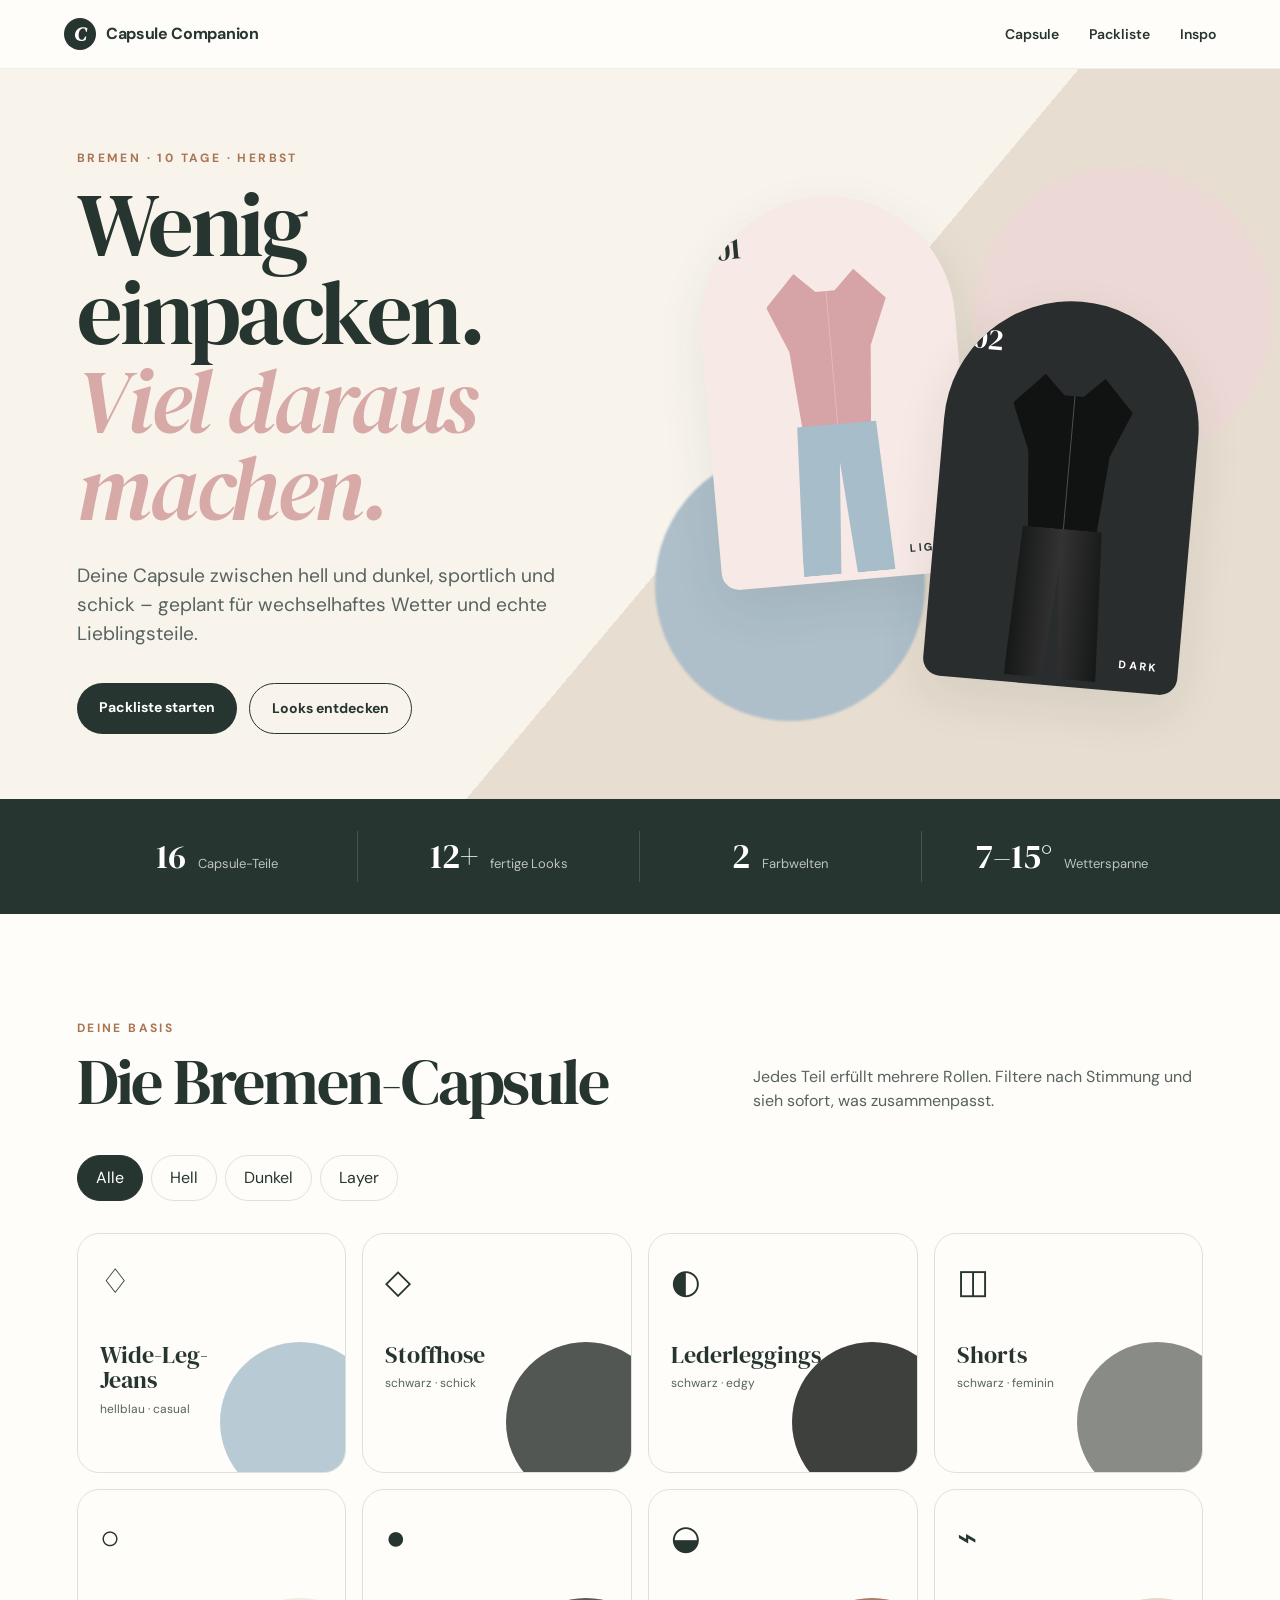
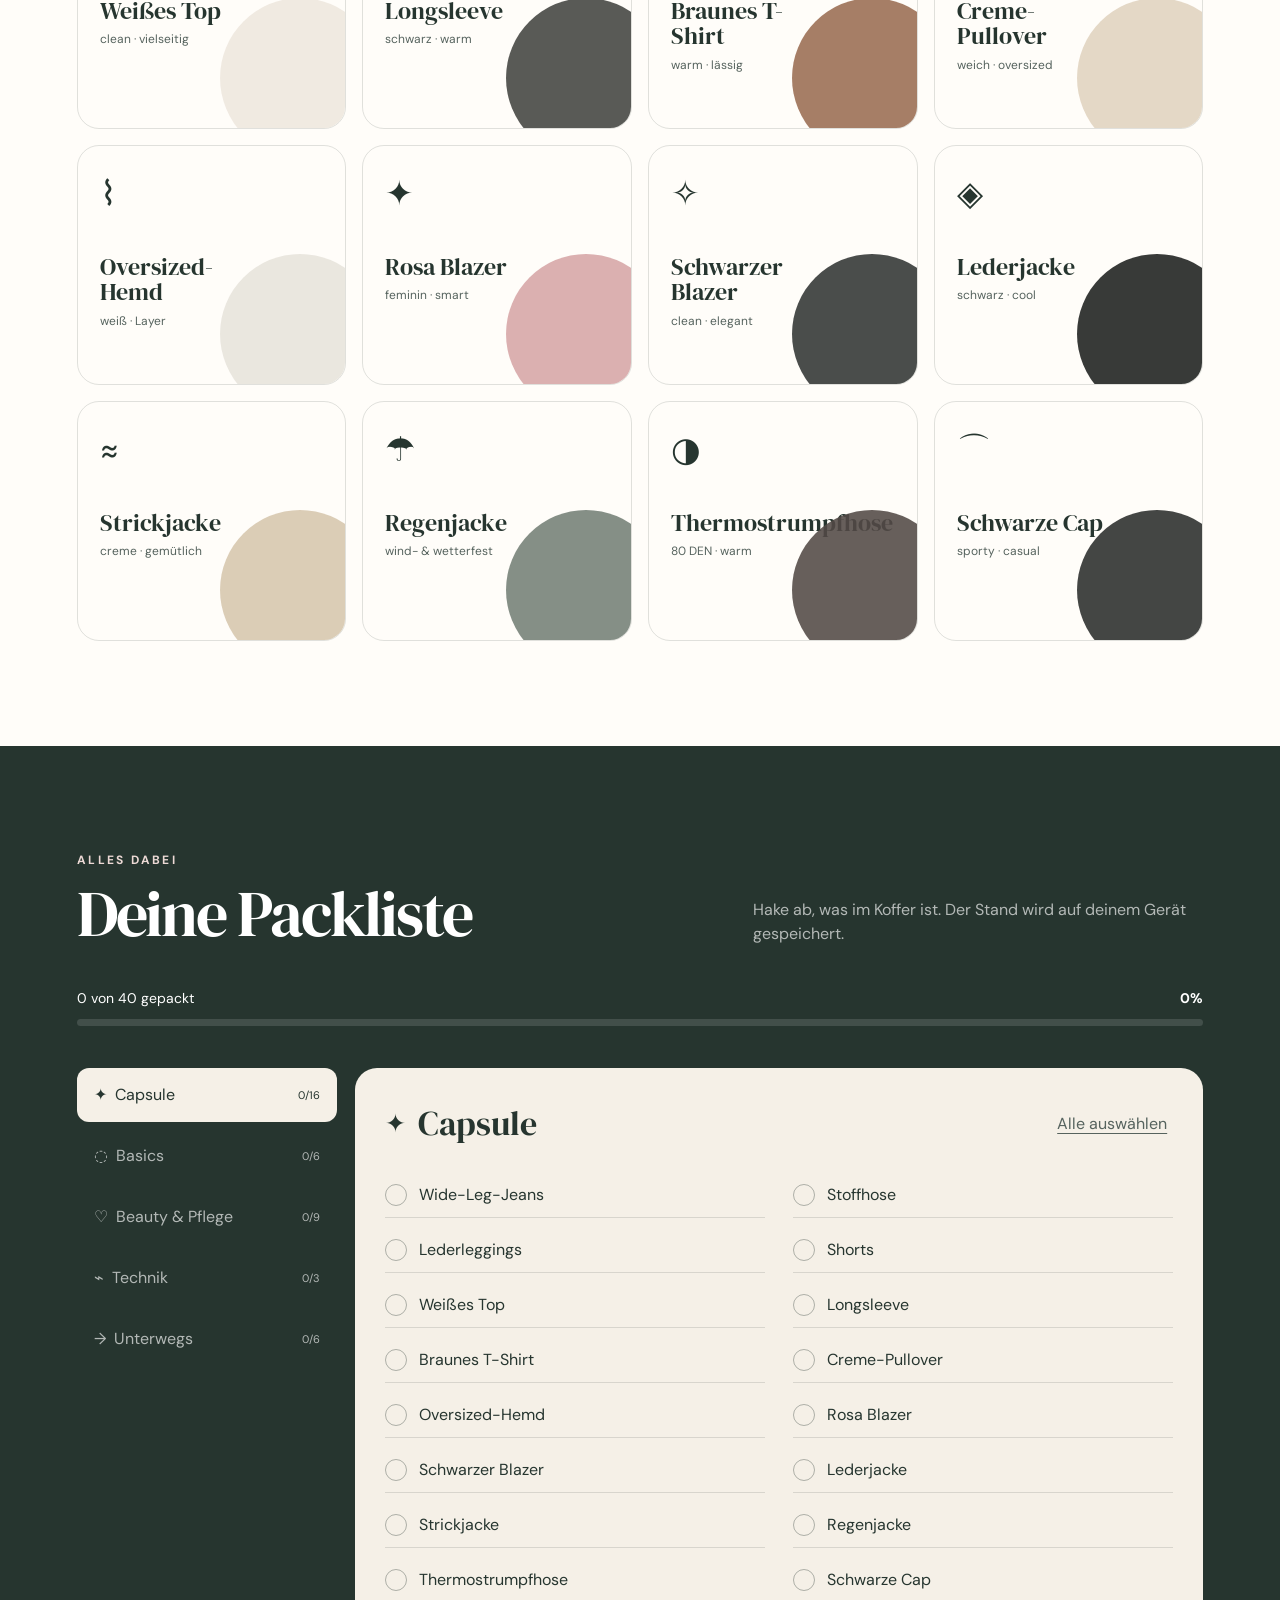
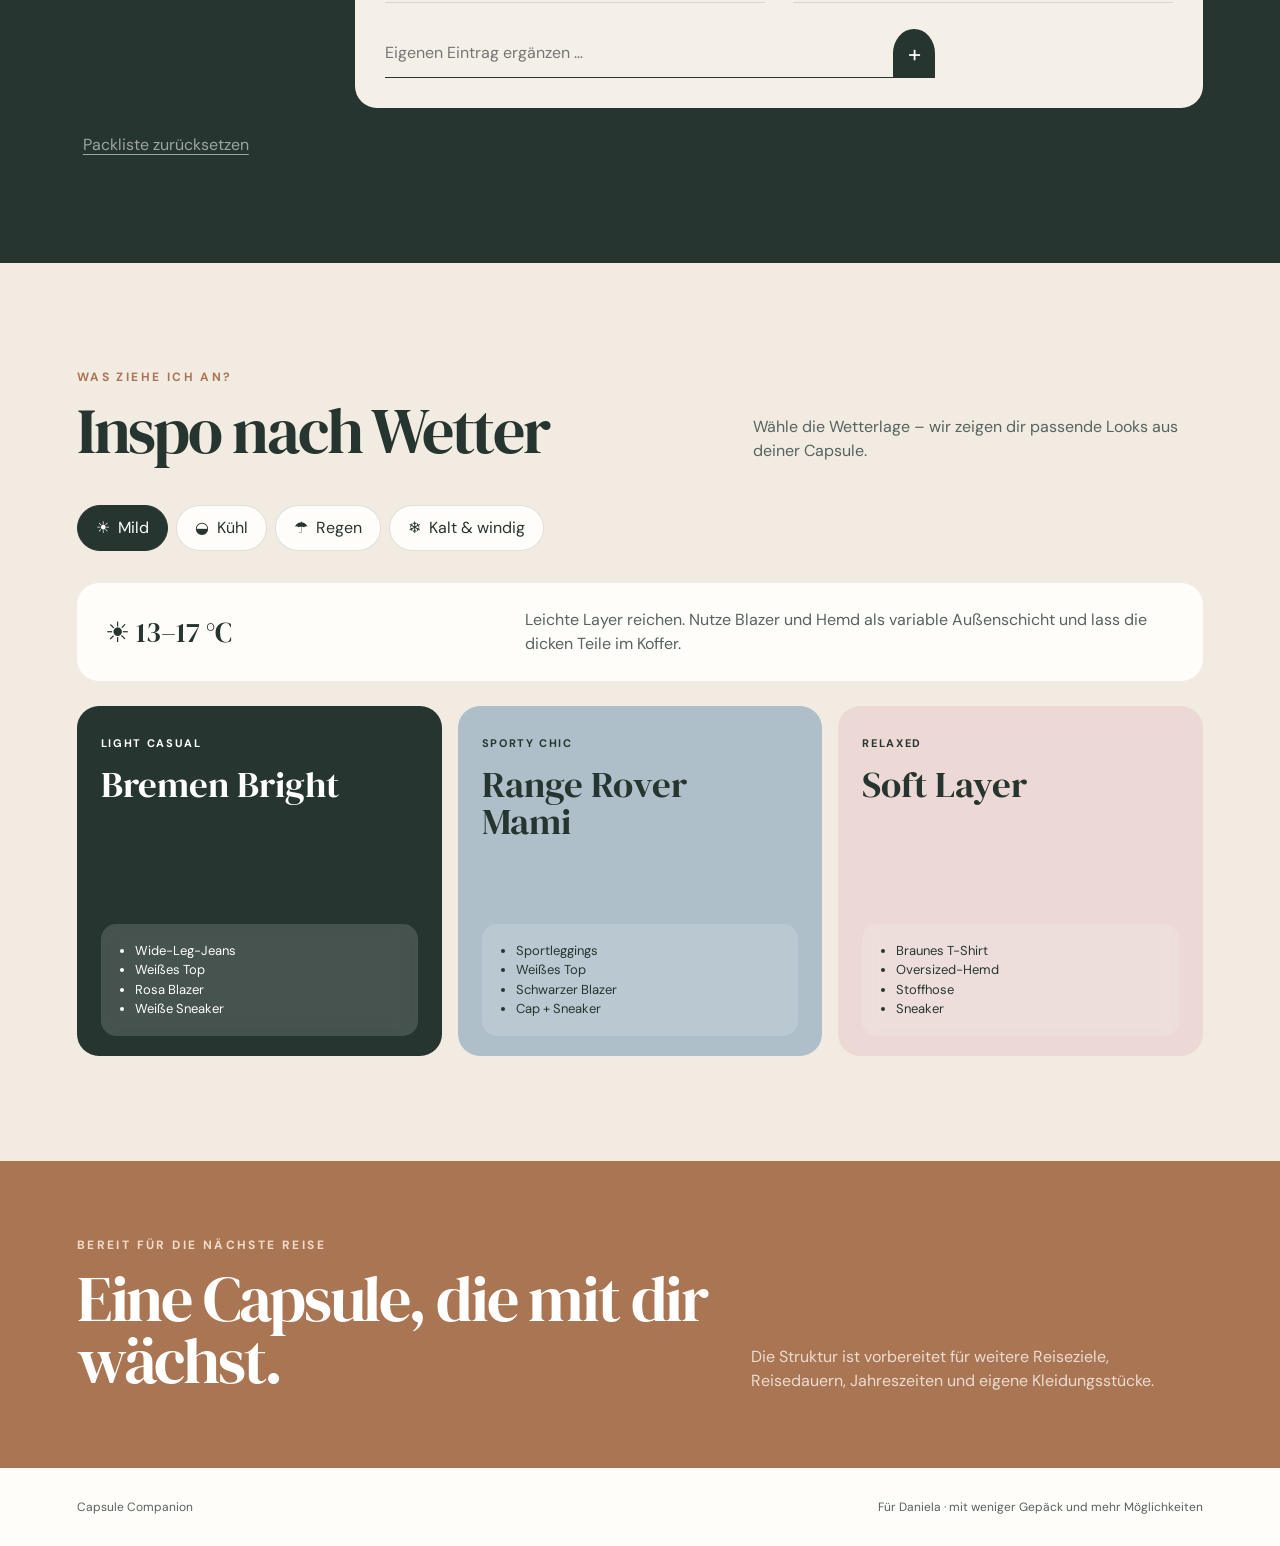
==== index.html @ cb22ea9e "Create Capsule Companion dashboard" ====
<!doctype html>
<html lang="de">
<head>
  <meta charset="UTF-8">
  <meta name="viewport" content="width=device-width, initial-scale=1.0">
  <meta name="theme-color" content="#26352f">
  <meta name="description" content="Danielas Capsule- und Packplaner für vielseitige Reisen.">
  <title>Capsule Companion</title>
  <link rel="preconnect" href="https://fonts.googleapis.com">
  <link rel="preconnect" href="https://fonts.gstatic.com" crossorigin>
  <link href="https://fonts.googleapis.com/css2?family=DM+Sans:wght@400;500;600;700&family=DM+Serif+Display:ital@0;1&display=swap" rel="stylesheet">
  <link rel="stylesheet" href="styles.css">
</head>
<body>
  <header class="topbar">
    <a class="brand" href="#top" aria-label="Zur Startseite">
      <span class="brand-mark">C</span>
      <span>Capsule Companion</span>
    </a>
    <nav aria-label="Hauptnavigation">
      <a href="#capsule">Capsule</a>
      <a href="#packliste">Packliste</a>
      <a href="#inspo">Inspo</a>
    </nav>
  </header>

  <main id="top">
    <section class="hero">
      <div class="hero-copy">
        <p class="eyebrow">Bremen · 10 Tage · Herbst</p>
        <h1>Wenig einpacken.<br><em>Viel daraus machen.</em></h1>
        <p class="lead">Deine Capsule zwischen hell und dunkel, sportlich und schick – geplant für wechselhaftes Wetter und echte Lieblingsteile.</p>
        <div class="hero-actions">
          <a class="button primary" href="#packliste">Packliste starten</a>
          <a class="button secondary" href="#inspo">Looks entdecken</a>
        </div>
      </div>
      <div class="hero-visual" aria-label="Abstrakte Outfit-Collage">
        <div class="shape blush"></div>
        <div class="shape blue"></div>
        <div class="look-card light-look">
          <span class="look-number">01</span>
          <div class="garment blazer pink"></div>
          <div class="garment trousers denim"></div>
          <p>LIGHT</p>
        </div>
        <div class="look-card dark-look">
          <span class="look-number">02</span>
          <div class="garment blazer black"></div>
          <div class="garment trousers leather"></div>
          <p>DARK</p>
        </div>
      </div>
    </section>

    <section class="stats" aria-label="Capsule Zusammenfassung">
      <div><strong>16</strong><span>Capsule-Teile</span></div>
      <div><strong>12+</strong><span>fertige Looks</span></div>
      <div><strong>2</strong><span>Farbwelten</span></div>
      <div><strong>7–15°</strong><span>Wetterspanne</span></div>
    </section>

    <section class="section capsule-section" id="capsule">
      <div class="section-heading">
        <div>
          <p class="eyebrow">Deine Basis</p>
          <h2>Die Bremen-Capsule</h2>
        </div>
        <p>Jedes Teil erfüllt mehrere Rollen. Filtere nach Stimmung und sieh sofort, was zusammenpasst.</p>
      </div>
      <div class="filter-row" role="group" aria-label="Capsule filtern">
        <button class="filter active" data-filter="all">Alle</button>
        <button class="filter" data-filter="light">Hell</button>
        <button class="filter" data-filter="dark">Dunkel</button>
        <button class="filter" data-filter="layer">Layer</button>
      </div>
      <div class="capsule-grid" id="capsuleGrid"></div>
    </section>

    <section class="section planner-section" id="packliste">
      <div class="section-heading light-heading">
        <div>
          <p class="eyebrow">Alles dabei</p>
          <h2>Deine Packliste</h2>
        </div>
        <p>Hake ab, was im Koffer ist. Der Stand wird auf deinem Gerät gespeichert.</p>
      </div>
      <div class="progress-wrap">
        <div class="progress-copy"><span id="progressText">0 von 0 gepackt</span><strong id="progressPercent">0%</strong></div>
        <div class="progress-track"><div class="progress-bar" id="progressBar"></div></div>
      </div>
      <div class="packing-layout">
        <aside class="category-tabs" id="categoryTabs" aria-label="Packlistenkategorien"></aside>
        <div class="packing-panel">
          <div class="packing-title">
            <div>
              <span class="category-icon" id="categoryIcon"></span>
              <h3 id="categoryTitle"></h3>
            </div>
            <button class="text-button" id="toggleCategory">Alle auswählen</button>
          </div>
          <div class="checklist" id="checklist"></div>
          <form class="add-form" id="addItemForm">
            <label class="sr-only" for="newItem">Eigenen Eintrag hinzufügen</label>
            <input id="newItem" type="text" maxlength="50" placeholder="Eigenen Eintrag ergänzen …" required>
            <button type="submit" aria-label="Eintrag hinzufügen">+</button>
          </form>
        </div>
      </div>
      <button class="reset-button" id="resetList">Packliste zurücksetzen</button>
    </section>

    <section class="section inspo-section" id="inspo">
      <div class="section-heading">
        <div>
          <p class="eyebrow">Was ziehe ich an?</p>
          <h2>Inspo nach Wetter</h2>
        </div>
        <p>Wähle die Wetterlage – wir zeigen dir passende Looks aus deiner Capsule.</p>
      </div>
      <div class="weather-tabs" id="weatherTabs" role="group" aria-label="Wetter wählen"></div>
      <div class="weather-summary" id="weatherSummary"></div>
      <div class="outfit-grid" id="outfitGrid"></div>
    </section>

    <section class="future-banner">
      <div>
        <p class="eyebrow">Bereit für die nächste Reise</p>
        <h2>Eine Capsule, die mit dir wächst.</h2>
      </div>
      <p>Die Struktur ist vorbereitet für weitere Reiseziele, Reisedauern, Jahreszeiten und eigene Kleidungsstücke.</p>
    </section>
  </main>

  <footer>
    <span>Capsule Companion</span>
    <span>Für Daniela · mit weniger Gepäck und mehr Möglichkeiten</span>
  </footer>

  <script src="app.js"></script>
</body>
</html>
---- styles.css ----
:root {
  --ink: #26352f;
  --ink-soft: #56635e;
  --cream: #f5f0e7;
  --paper: #fffdf9;
  --blush: #d7a9a7;
  --blush-light: #ecd9d5;
  --blue: #aebfca;
  --sage: #9eab9c;
  --camel: #aa7552;
  --black: #222426;
  --line: rgba(38, 53, 47, .14);
  --radius: 22px;
  --shadow: 0 18px 50px rgba(38, 53, 47, .09);
}

* { box-sizing: border-box; }
html { scroll-behavior: smooth; }
body {
  margin: 0;
  color: var(--ink);
  background: var(--paper);
  font-family: "DM Sans", sans-serif;
  line-height: 1.5;
}
button, input { font: inherit; }
button, a { -webkit-tap-highlight-color: transparent; }
a { color: inherit; }

.topbar {
  position: sticky;
  z-index: 20;
  top: 0;
  display: flex;
  align-items: center;
  justify-content: space-between;
  padding: 18px max(5vw, 24px);
  border-bottom: 1px solid rgba(38, 53, 47, .08);
  background: rgba(255, 253, 249, .9);
  backdrop-filter: blur(15px);
}
.brand { display: flex; align-items: center; gap: 10px; font-weight: 700; text-decoration: none; letter-spacing: -.02em; }
.brand-mark { display: grid; width: 32px; height: 32px; place-items: center; border-radius: 50%; color: var(--paper); background: var(--ink); font-family: "DM Serif Display", serif; font-size: 20px; font-style: italic; }
nav { display: flex; gap: 30px; }
nav a { font-size: 14px; font-weight: 600; text-decoration: none; }
nav a:hover { color: var(--camel); }

.hero {
  display: grid;
  min-height: 670px;
  padding: 80px max(6vw, 28px) 65px;
  grid-template-columns: 1fr 1fr;
  align-items: center;
  gap: 7vw;
  overflow: hidden;
  background: linear-gradient(130deg, #f8f4ec 0 57%, #e7ddd0 57%);
}
.eyebrow { margin: 0 0 14px; color: var(--camel); font-size: 12px; font-weight: 700; letter-spacing: .2em; text-transform: uppercase; }
h1, h2 { margin: 0; font-family: "DM Serif Display", serif; font-weight: 400; line-height: .98; letter-spacing: -.035em; }
h1 { max-width: 680px; font-size: clamp(58px, 7vw, 104px); }
h1 em { color: var(--blush); font-weight: 400; }
.lead { max-width: 610px; margin: 30px 0 34px; color: var(--ink-soft); font-size: clamp(17px, 1.5vw, 21px); }
.hero-actions { display: flex; flex-wrap: wrap; gap: 12px; }
.button { padding: 14px 22px; border-radius: 100px; font-size: 14px; font-weight: 700; text-decoration: none; transition: transform .2s, background .2s; }
.button:hover { transform: translateY(-2px); }
.primary { color: white; background: var(--ink); }
.secondary { border: 1px solid var(--ink); }

.hero-visual { position: relative; min-height: 490px; }
.shape { position: absolute; border-radius: 50%; filter: blur(1px); }
.shape.blush { width: 300px; height: 300px; top: -30px; right: -70px; background: var(--blush-light); }
.shape.blue { width: 270px; height: 270px; bottom: -35px; left: -30px; background: var(--blue); }
.look-card { position: absolute; width: 255px; height: 385px; padding: 22px; border-radius: 130px 130px 18px 18px; box-shadow: var(--shadow); overflow: hidden; }
.look-card p { position: absolute; right: 20px; bottom: 8px; font-size: 11px; font-weight: 700; letter-spacing: .22em; }
.light-look { top: 0; left: 4%; background: #f7e9e5; transform: rotate(-5deg); }
.dark-look { right: 2%; bottom: 0; color: white; background: #2a2d2d; transform: rotate(5deg); }
.look-number { font-family: "DM Serif Display", serif; font-size: 30px; }
.garment { position: absolute; left: 50%; transform: translateX(-50%); }
.blazer { width: 120px; height: 165px; top: 75px; clip-path: polygon(25% 0, 42% 12%, 58% 12%, 75% 0, 100% 19%, 84% 47%, 78% 100%, 22% 100%, 16% 47%, 0 19%); }
.blazer::after { content: ""; position: absolute; left: 50%; width: 1px; height: 100%; background: rgba(255,255,255,.25); }
.trousers { width: 92px; height: 150px; top: 228px; clip-path: polygon(7% 0, 93% 0, 100% 100%, 59% 100%, 50% 25%, 41% 100%, 0 100%); }
.pink { background: #d6a3a6; }
.black { background: #111313; }
.denim { background: #a7bdca; }
.leather { background: linear-gradient(90deg, #161717, #333 50%, #161717); }

.stats { display: grid; padding: 32px max(6vw, 28px); color: white; background: var(--ink); grid-template-columns: repeat(4, 1fr); }
.stats div { display: flex; align-items: baseline; justify-content: center; gap: 12px; border-right: 1px solid rgba(255,255,255,.15); }
.stats div:last-child { border: 0; }
.stats strong { font-family: "DM Serif Display", serif; font-size: 34px; font-weight: 400; }
.stats span { color: rgba(255,255,255,.7); font-size: 13px; }

.section { padding: 105px max(6vw, 28px); }
.section-heading { display: flex; align-items: end; justify-content: space-between; gap: 40px; margin-bottom: 42px; }
.section-heading h2, .future-banner h2 { font-size: clamp(42px, 5vw, 70px); }
.section-heading > p { max-width: 450px; margin: 0; color: var(--ink-soft); }
.filter-row, .weather-tabs { display: flex; gap: 8px; margin-bottom: 32px; overflow-x: auto; }
.filter, .weather-tab { padding: 10px 18px; border: 1px solid var(--line); border-radius: 100px; color: var(--ink); background: transparent; cursor: pointer; white-space: nowrap; }
.filter.active, .weather-tab.active { color: white; border-color: var(--ink); background: var(--ink); }
.capsule-grid { display: grid; grid-template-columns: repeat(4, 1fr); gap: 16px; }
.capsule-card { position: relative; min-height: 240px; padding: 22px; border: 1px solid var(--line); border-radius: var(--radius); overflow: hidden; transition: transform .25s, box-shadow .25s; }
.capsule-card:hover { transform: translateY(-5px); box-shadow: var(--shadow); }
.capsule-card.hidden { display: none; }
.capsule-card .swatch { position: absolute; width: 160px; height: 160px; right: -35px; bottom: -30px; border-radius: 50%; opacity: .88; }
.capsule-card .item-icon { display: block; margin-bottom: 35px; font-size: 34px; }
.capsule-card h3 { max-width: 150px; margin: 0 0 7px; font-family: "DM Serif Display", serif; font-size: 24px; font-weight: 400; line-height: 1.05; }
.capsule-card p { position: relative; z-index: 1; margin: 0; color: var(--ink-soft); font-size: 12px; }

.planner-section { color: white; background: var(--ink); }
.light-heading .eyebrow { color: var(--blush-light); }
.light-heading > p { color: rgba(255,255,255,.65); }
.progress-wrap { margin: 0 0 42px; }
.progress-copy { display: flex; justify-content: space-between; margin-bottom: 10px; font-size: 14px; }
.progress-track { height: 7px; border-radius: 10px; overflow: hidden; background: rgba(255,255,255,.13); }
.progress-bar { width: 0; height: 100%; border-radius: 10px; background: var(--blush); transition: width .35s; }
.packing-layout { display: grid; grid-template-columns: 260px 1fr; gap: 18px; }
.category-tabs { display: flex; flex-direction: column; gap: 7px; }
.category-tab { display: flex; align-items: center; justify-content: space-between; padding: 15px 17px; border: 0; border-radius: 12px; color: rgba(255,255,255,.65); background: transparent; cursor: pointer; text-align: left; }
.category-tab.active { color: var(--ink); background: var(--cream); }
.category-tab .count { font-size: 11px; }
.packing-panel { min-height: 430px; padding: 30px; border-radius: var(--radius); color: var(--ink); background: var(--cream); }
.packing-title, .packing-title > div { display: flex; align-items: center; justify-content: space-between; gap: 12px; }
.packing-title h3 { margin: 0; font-family: "DM Serif Display", serif; font-size: 34px; font-weight: 400; }
.category-icon { font-size: 25px; }
.text-button, .reset-button { border: 0; color: var(--ink-soft); background: none; cursor: pointer; text-decoration: underline; text-underline-offset: 4px; }
.checklist { display: grid; margin: 24px 0; grid-template-columns: 1fr 1fr; gap: 10px 28px; }
.check-row { display: flex; align-items: center; gap: 12px; padding: 10px 0; border-bottom: 1px solid var(--line); cursor: pointer; }
.check-row input { position: absolute; opacity: 0; }
.custom-check { display: grid; flex: 0 0 22px; width: 22px; height: 22px; place-items: center; border: 1px solid rgba(38,53,47,.35); border-radius: 50%; }
.check-row input:checked + .custom-check { color: white; border-color: var(--ink); background: var(--ink); }
.check-row input:checked + .custom-check::after { content: "✓"; font-size: 13px; }
.check-row input:checked ~ span:last-child { opacity: .45; text-decoration: line-through; }
.delete-item { margin-left: auto; border: 0; color: #89645d; background: transparent; cursor: pointer; }
.add-form { display: flex; max-width: 550px; margin-top: 26px; }
.add-form input { width: 100%; padding: 12px 0; border: 0; border-bottom: 1px solid var(--ink); outline: 0; color: var(--ink); background: transparent; }
.add-form button { width: 44px; border: 0; border-radius: 50% 50% 0 0; color: white; background: var(--ink); cursor: pointer; font-size: 24px; }
.reset-button { margin-top: 24px; color: rgba(255,255,255,.55); }

.inspo-section { background: #f2ebe2; }
.weather-tab { display: flex; align-items: center; gap: 8px; background: var(--paper); }
.weather-summary { display: flex; align-items: center; justify-content: space-between; gap: 25px; margin-bottom: 25px; padding: 25px 28px; border-radius: var(--radius); background: var(--paper); }
.weather-summary strong { font-family: "DM Serif Display", serif; font-size: 28px; font-weight: 400; }
.weather-summary p { max-width: 650px; margin: 0; color: var(--ink-soft); }
.outfit-grid { display: grid; grid-template-columns: repeat(3, 1fr); gap: 16px; }
.outfit-card { position: relative; min-height: 350px; padding: 24px; border-radius: var(--radius); overflow: hidden; color: white; background: var(--ink); }
.outfit-card:nth-child(2) { color: var(--ink); background: var(--blue); }
.outfit-card:nth-child(3) { color: var(--ink); background: var(--blush-light); }
.outfit-tag { font-size: 11px; font-weight: 700; letter-spacing: .15em; text-transform: uppercase; }
.outfit-card h3 { max-width: 250px; margin: 12px 0; font-family: "DM Serif Display", serif; font-size: 37px; font-weight: 400; line-height: 1; }
.outfit-card ul { position: absolute; right: 24px; bottom: 20px; left: 24px; margin: 0; padding: 17px 17px 17px 34px; border-radius: 15px; background: rgba(255,255,255,.15); backdrop-filter: blur(8px); font-size: 13px; }

.future-banner { display: grid; padding: 75px max(6vw, 28px); color: white; background: var(--camel); grid-template-columns: 1.4fr 1fr; align-items: end; gap: 40px; }
.future-banner .eyebrow { color: #f1dbcb; }
.future-banner > p { max-width: 500px; margin: 0; color: rgba(255,255,255,.75); }
footer { display: flex; justify-content: space-between; gap: 20px; padding: 30px max(6vw, 28px); color: var(--ink-soft); background: var(--paper); font-size: 12px; }
.sr-only { position: absolute; width: 1px; height: 1px; padding: 0; margin: -1px; overflow: hidden; clip: rect(0,0,0,0); white-space: nowrap; border: 0; }

@media (max-width: 900px) {
  .hero { grid-template-columns: 1fr; padding-top: 65px; }
  .hero-visual { min-height: 450px; }
  .stats { grid-template-columns: 1fr 1fr; gap: 24px 0; }
  .stats div:nth-child(2) { border: 0; }
  .capsule-grid { grid-template-columns: repeat(2, 1fr); }
  .packing-layout { grid-template-columns: 1fr; }
  .category-tabs { flex-direction: row; overflow-x: auto; }
  .category-tab { min-width: max-content; }
  .outfit-grid { grid-template-columns: 1fr; }
  .future-banner { grid-template-columns: 1fr; }
}

@media (max-width: 600px) {
  nav { gap: 14px; }
  nav a { font-size: 12px; }
  .brand span:last-child { display: none; }
  .hero { min-height: auto; padding-top: 55px; }
  h1 { font-size: 54px; }
  .hero-visual { min-height: 390px; }
  .look-card { width: 195px; height: 330px; }
  .light-look { left: -5%; }
  .dark-look { right: -6%; }
  .garment.blazer { top: 65px; transform: translateX(-50%) scale(.85); }
  .garment.trousers { top: 190px; transform: translateX(-50%) scale(.85); }
  .stats { padding: 24px 15px; }
  .stats div { flex-direction: column; align-items: center; gap: 0; }
  .stats strong { font-size: 28px; }
  .section { padding-top: 75px; padding-bottom: 75px; }
  .section-heading { display: block; }
  .section-heading > p { margin-top: 18px; }
  .capsule-grid { grid-template-columns: 1fr 1fr; gap: 9px; }
  .capsule-card { min-height: 210px; padding: 17px; }
  .capsule-card h3 { font-size: 21px; }
  .packing-panel { padding: 22px 18px; }
  .checklist { grid-template-columns: 1fr; }
  .weather-summary { display: block; }
  .weather-summary p { margin-top: 8px; }
  footer { flex-direction: column; }
}
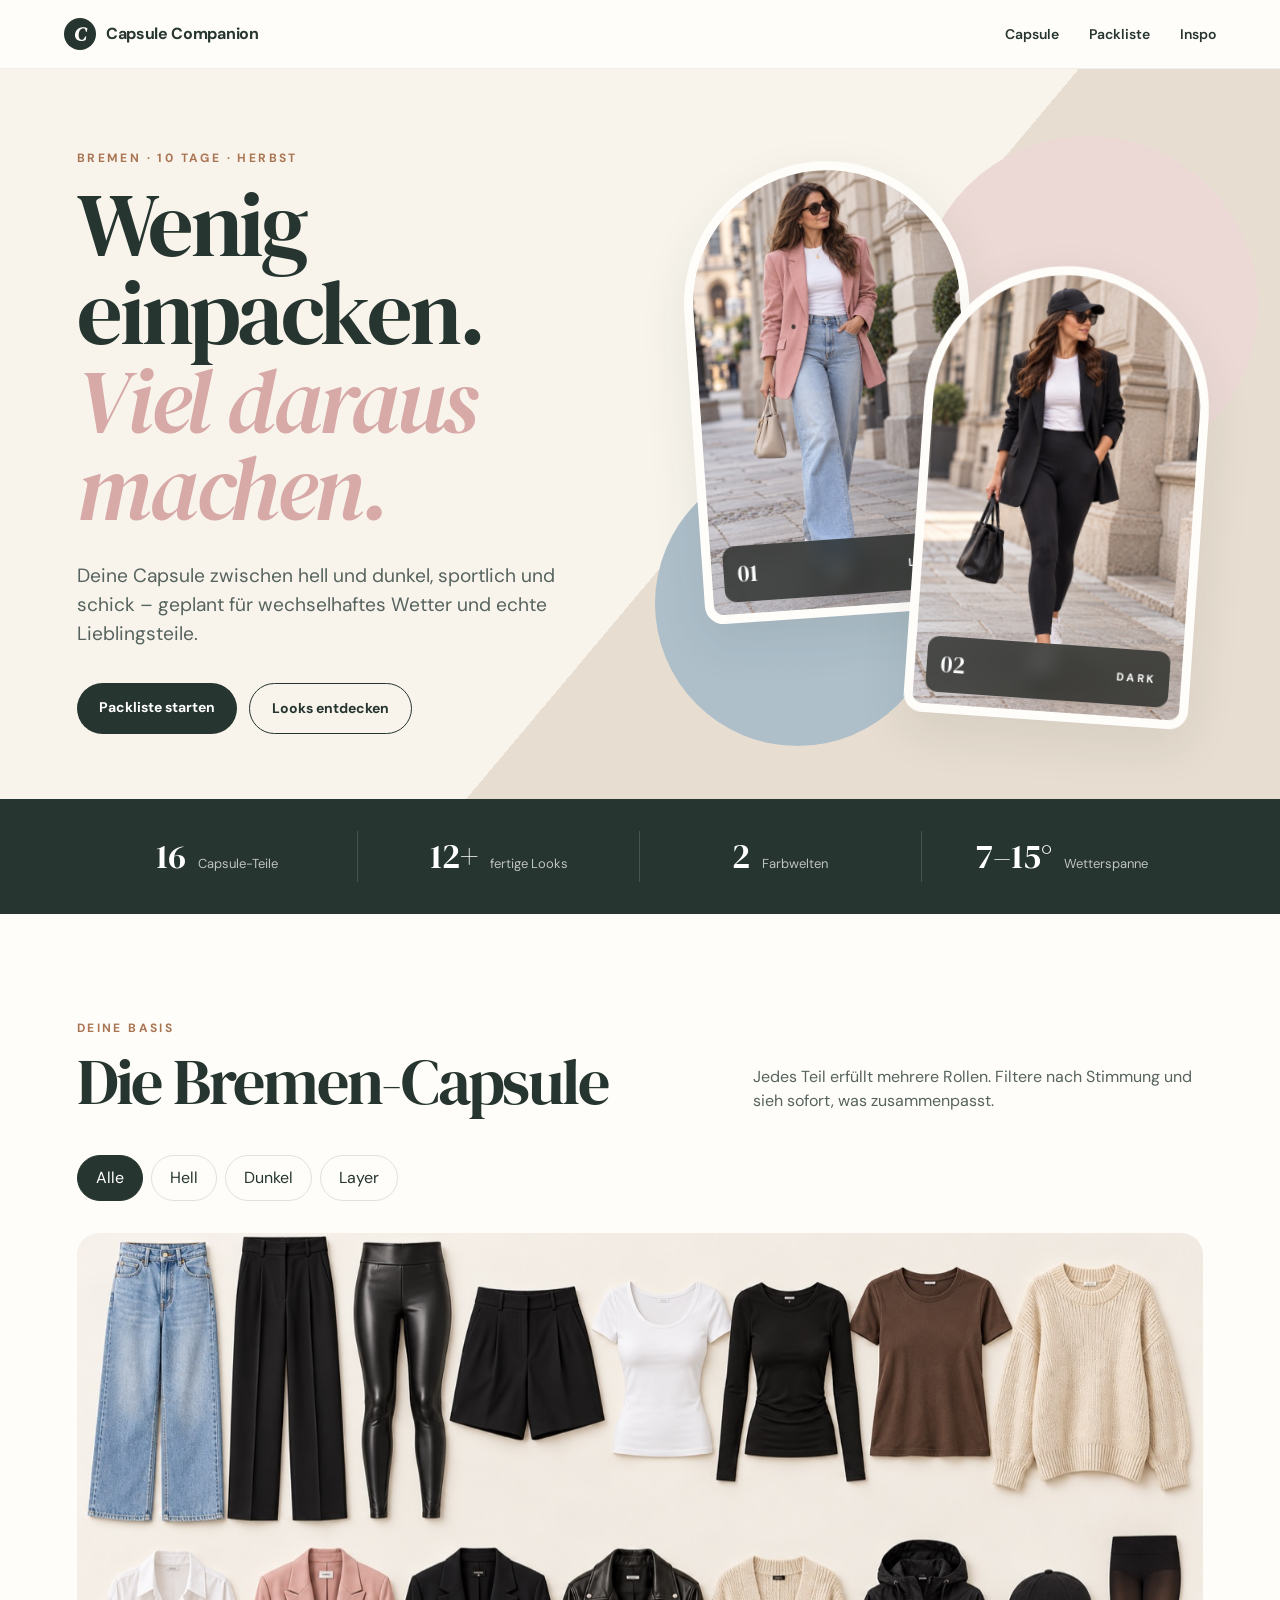
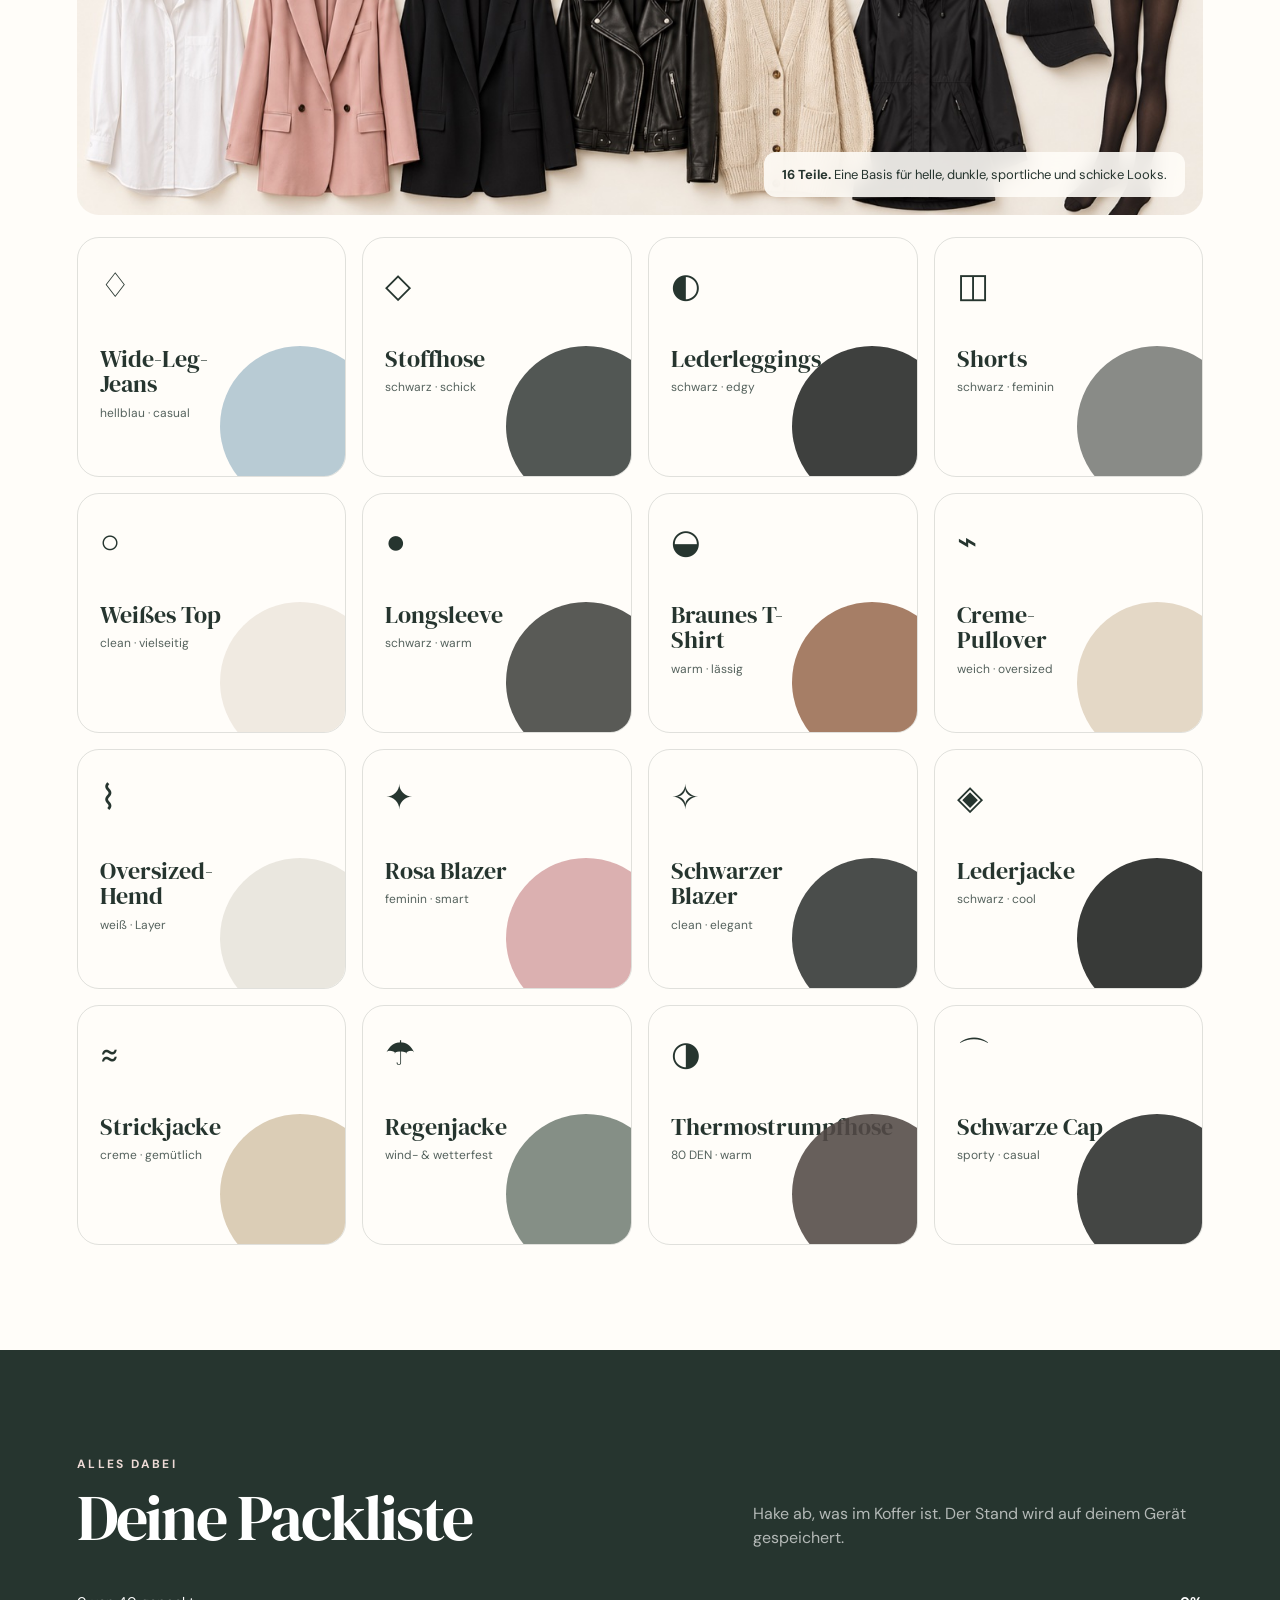
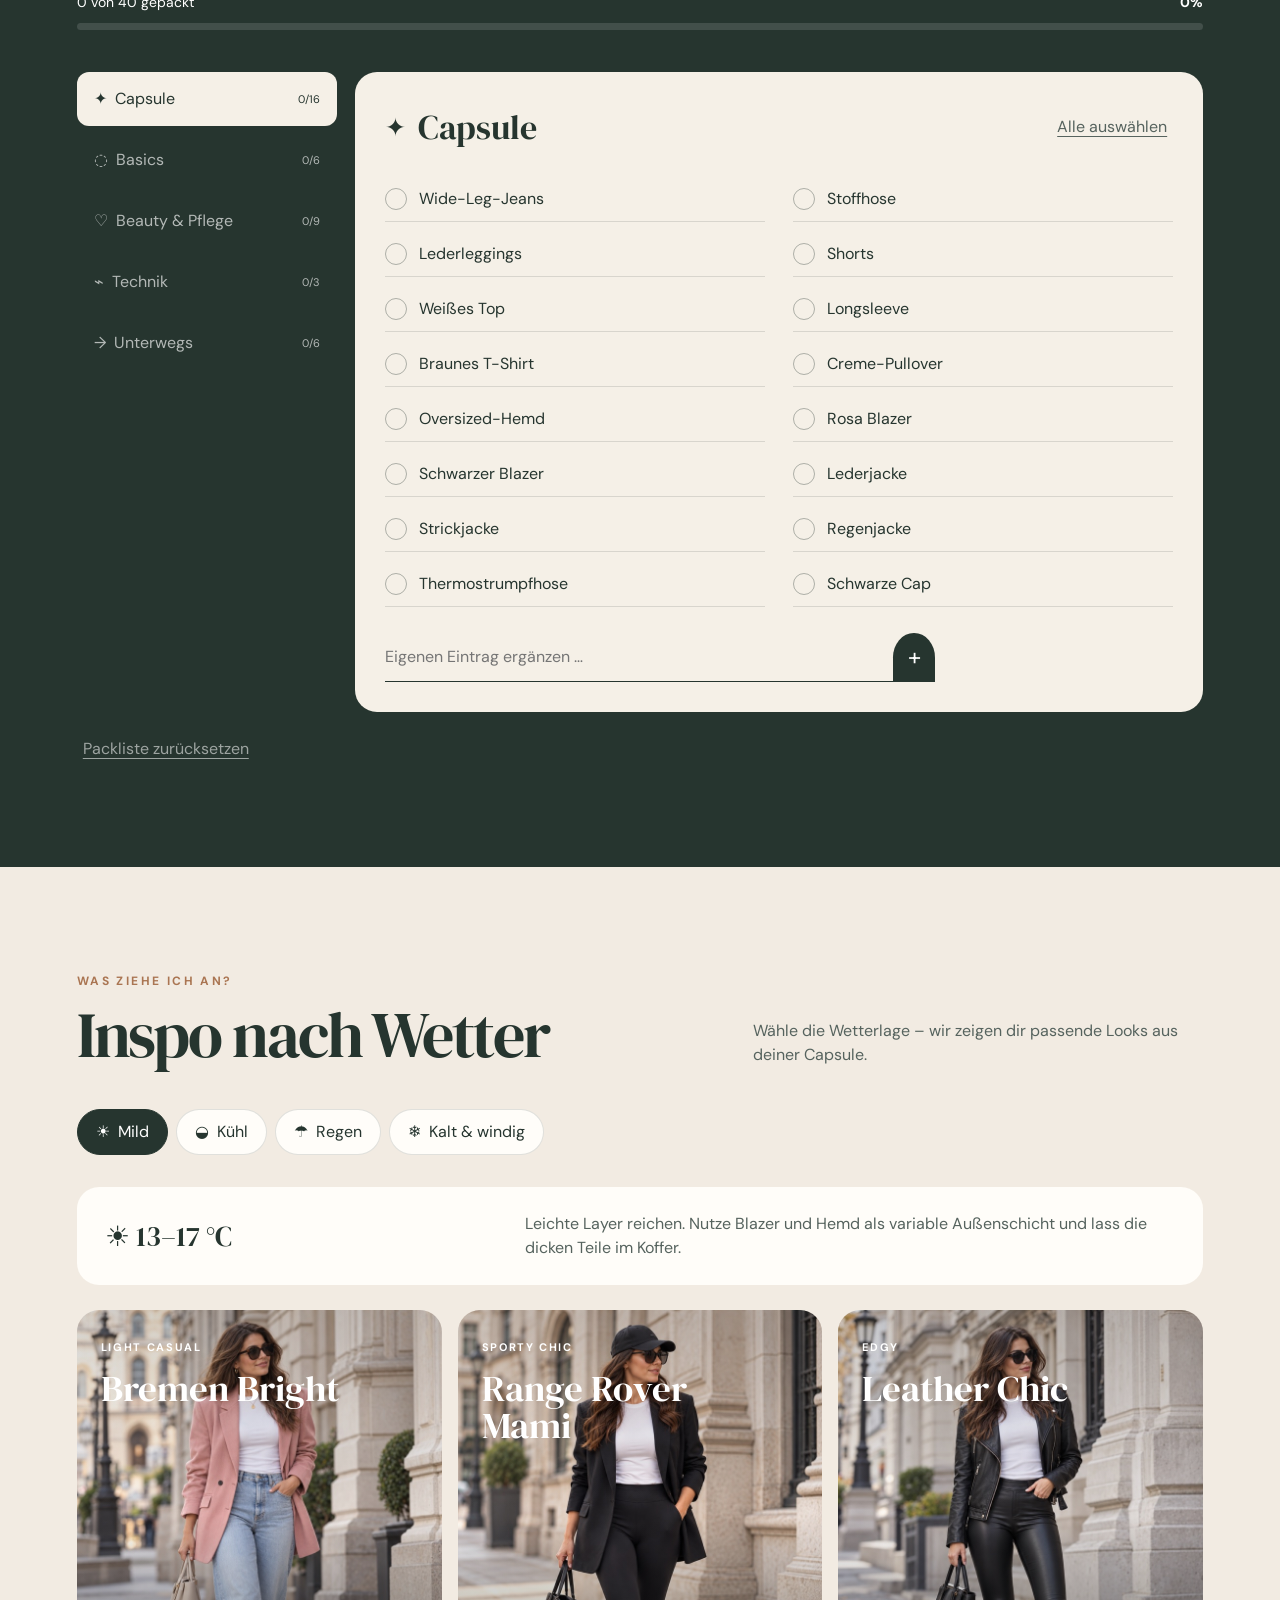
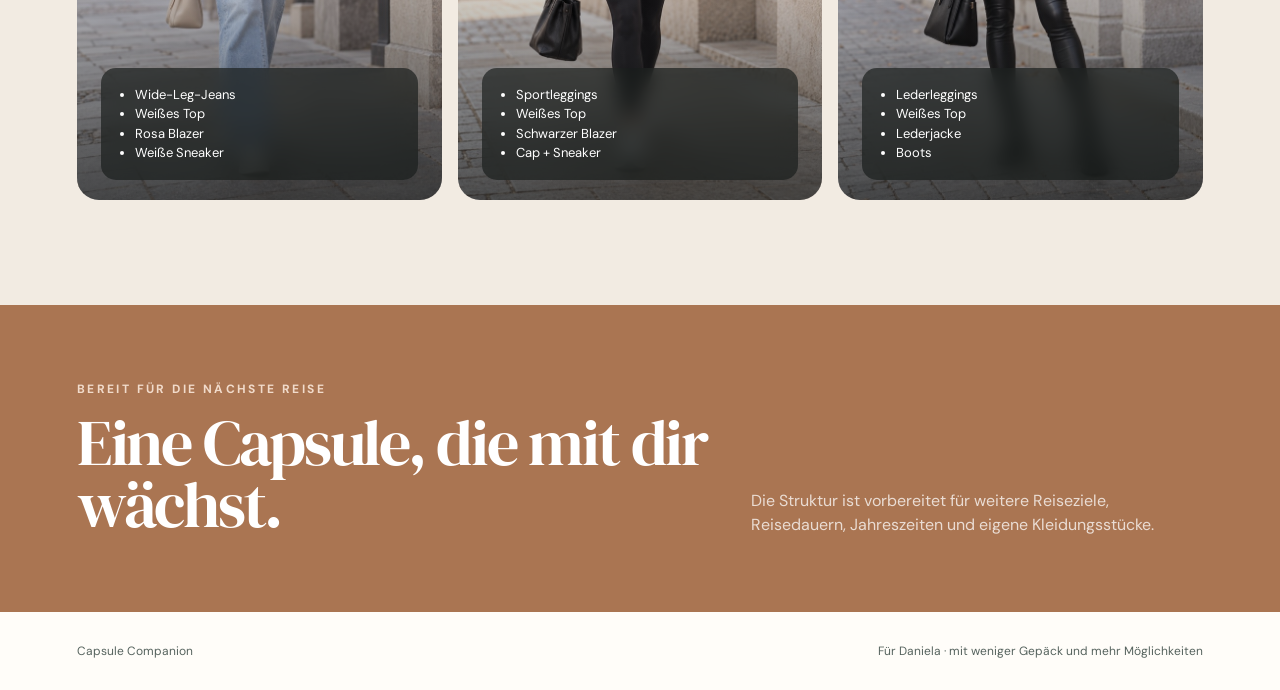
==== commit 521528c5: "Add editorial capsule and outfit photography" ====
--- a/index.html
+++ b/index.html
@@ -35,21 +35,15 @@
           <a class="button secondary" href="#inspo">Looks entdecken</a>
         </div>
       </div>
-      <div class="hero-visual" aria-label="Abstrakte Outfit-Collage">
-        <div class="shape blush"></div>
-        <div class="shape blue"></div>
-        <div class="look-card light-look">
-          <span class="look-number">01</span>
-          <div class="garment blazer pink"></div>
-          <div class="garment trousers denim"></div>
-          <p>LIGHT</p>
-        </div>
-        <div class="look-card dark-look">
-          <span class="look-number">02</span>
-          <div class="garment blazer black"></div>
-          <div class="garment trousers leather"></div>
-          <p>DARK</p>
-        </div>
+      <div class="hero-visual" aria-label="Outfit-Inspiration mit rosa Blazer und sportlichem schwarzen Look">
+        <figure class="photo-card hero-photo-light">
+          <img src="assets/look-pink-blazer.jpg" alt="Heller Look mit rosa Blazer, weißem Top und hellblauer Wide-Leg-Jeans">
+          <figcaption><span>01</span><strong>Light</strong></figcaption>
+        </figure>
+        <figure class="photo-card hero-photo-dark">
+          <img src="assets/look-sporty-black.jpg" alt="Dunkler sportlicher Look mit Leggings, schwarzem Blazer und Cap">
+          <figcaption><span>02</span><strong>Dark</strong></figcaption>
+        </figure>
       </div>
     </section>
 
@@ -74,6 +68,10 @@
         <button class="filter" data-filter="dark">Dunkel</button>
         <button class="filter" data-filter="layer">Layer</button>
       </div>
+      <figure class="capsule-flatlay">
+        <img src="assets/capsule-flatlay.jpg" alt="Die komplette Bremen-Capsule mit Hosen, Oberteilen, Blazern, Jacken, Strick und Extras">
+        <figcaption><strong>16 Teile.</strong> Eine Basis für helle, dunkle, sportliche und schicke Looks.</figcaption>
+      </figure>
       <div class="capsule-grid" id="capsuleGrid"></div>
     </section>
 
--- a/styles.css
+++ b/styles.css
@@ -66,23 +66,16 @@
 .primary { color: white; background: var(--ink); }
 .secondary { border: 1px solid var(--ink); }
 
-.hero-visual { position: relative; min-height: 490px; }
-.shape { position: absolute; border-radius: 50%; filter: blur(1px); }
-.shape.blush { width: 300px; height: 300px; top: -30px; right: -70px; background: var(--blush-light); }
-.shape.blue { width: 270px; height: 270px; bottom: -35px; left: -30px; background: var(--blue); }
-.look-card { position: absolute; width: 255px; height: 385px; padding: 22px; border-radius: 130px 130px 18px 18px; box-shadow: var(--shadow); overflow: hidden; }
-.look-card p { position: absolute; right: 20px; bottom: 8px; font-size: 11px; font-weight: 700; letter-spacing: .22em; }
-.light-look { top: 0; left: 4%; background: #f7e9e5; transform: rotate(-5deg); }
-.dark-look { right: 2%; bottom: 0; color: white; background: #2a2d2d; transform: rotate(5deg); }
-.look-number { font-family: "DM Serif Display", serif; font-size: 30px; }
-.garment { position: absolute; left: 50%; transform: translateX(-50%); }
-.blazer { width: 120px; height: 165px; top: 75px; clip-path: polygon(25% 0, 42% 12%, 58% 12%, 75% 0, 100% 19%, 84% 47%, 78% 100%, 22% 100%, 16% 47%, 0 19%); }
-.blazer::after { content: ""; position: absolute; left: 50%; width: 1px; height: 100%; background: rgba(255,255,255,.25); }
-.trousers { width: 92px; height: 150px; top: 228px; clip-path: polygon(7% 0, 93% 0, 100% 100%, 59% 100%, 50% 25%, 41% 100%, 0 100%); }
-.pink { background: #d6a3a6; }
-.black { background: #111313; }
-.denim { background: #a7bdca; }
-.leather { background: linear-gradient(90deg, #161717, #333 50%, #161717); }
+.hero-visual { position: relative; min-height: 560px; }
+.hero-visual::before { content: ""; position: absolute; width: 340px; height: 340px; right: -55px; top: -25px; border-radius: 50%; background: var(--blush-light); }
+.hero-visual::after { content: ""; position: absolute; width: 285px; height: 285px; left: -30px; bottom: -25px; border-radius: 50%; background: var(--blue); }
+.photo-card { position: absolute; z-index: 1; width: 285px; height: 455px; margin: 0; border: 9px solid var(--paper); border-radius: 150px 150px 20px 20px; box-shadow: var(--shadow); overflow: hidden; background: #ddd; }
+.photo-card img { width: 100%; height: 100%; object-fit: cover; }
+.photo-card figcaption { position: absolute; right: 12px; bottom: 12px; left: 12px; display: flex; align-items: center; justify-content: space-between; padding: 11px 14px; border-radius: 12px; color: white; background: rgba(24,28,26,.72); backdrop-filter: blur(10px); }
+.photo-card figcaption span { font-family: "DM Serif Display", serif; font-size: 23px; }
+.photo-card figcaption strong { font-size: 11px; letter-spacing: .2em; text-transform: uppercase; }
+.hero-photo-light { top: 0; left: 1%; transform: rotate(-4deg); }
+.hero-photo-dark { right: 0; bottom: 0; transform: rotate(4deg); }
 
 .stats { display: grid; padding: 32px max(6vw, 28px); color: white; background: var(--ink); grid-template-columns: repeat(4, 1fr); }
 .stats div { display: flex; align-items: baseline; justify-content: center; gap: 12px; border-right: 1px solid rgba(255,255,255,.15); }
@@ -97,6 +90,9 @@
 .filter-row, .weather-tabs { display: flex; gap: 8px; margin-bottom: 32px; overflow-x: auto; }
 .filter, .weather-tab { padding: 10px 18px; border: 1px solid var(--line); border-radius: 100px; color: var(--ink); background: transparent; cursor: pointer; white-space: nowrap; }
 .filter.active, .weather-tab.active { color: white; border-color: var(--ink); background: var(--ink); }
+.capsule-flatlay { position: relative; margin: 0 0 22px; border-radius: var(--radius); overflow: hidden; background: var(--cream); }
+.capsule-flatlay img { display: block; width: 100%; aspect-ratio: 3 / 1.55; object-fit: cover; }
+.capsule-flatlay figcaption { position: absolute; right: 18px; bottom: 18px; padding: 13px 18px; border-radius: 12px; background: rgba(255,253,249,.88); backdrop-filter: blur(10px); font-size: 13px; }
 .capsule-grid { display: grid; grid-template-columns: repeat(4, 1fr); gap: 16px; }
 .capsule-card { position: relative; min-height: 240px; padding: 22px; border: 1px solid var(--line); border-radius: var(--radius); overflow: hidden; transition: transform .25s, box-shadow .25s; }
 .capsule-card:hover { transform: translateY(-5px); box-shadow: var(--shadow); }
@@ -142,12 +138,12 @@
 .weather-summary strong { font-family: "DM Serif Display", serif; font-size: 28px; font-weight: 400; }
 .weather-summary p { max-width: 650px; margin: 0; color: var(--ink-soft); }
 .outfit-grid { display: grid; grid-template-columns: repeat(3, 1fr); gap: 16px; }
-.outfit-card { position: relative; min-height: 350px; padding: 24px; border-radius: var(--radius); overflow: hidden; color: white; background: var(--ink); }
-.outfit-card:nth-child(2) { color: var(--ink); background: var(--blue); }
-.outfit-card:nth-child(3) { color: var(--ink); background: var(--blush-light); }
+.outfit-card { position: relative; min-height: 490px; padding: 24px; border-radius: var(--radius); overflow: hidden; color: white; background-color: var(--ink); background-position: center top; background-size: cover; }
+.outfit-card::after { content: ""; position: absolute; inset: 0; background: linear-gradient(180deg, rgba(15,17,16,.18), transparent 42%, rgba(15,17,16,.7)); }
+.outfit-card > * { position: relative; z-index: 1; }
 .outfit-tag { font-size: 11px; font-weight: 700; letter-spacing: .15em; text-transform: uppercase; }
 .outfit-card h3 { max-width: 250px; margin: 12px 0; font-family: "DM Serif Display", serif; font-size: 37px; font-weight: 400; line-height: 1; }
-.outfit-card ul { position: absolute; right: 24px; bottom: 20px; left: 24px; margin: 0; padding: 17px 17px 17px 34px; border-radius: 15px; background: rgba(255,255,255,.15); backdrop-filter: blur(8px); font-size: 13px; }
+.outfit-card ul { position: absolute; right: 24px; bottom: 20px; left: 24px; margin: 0; padding: 17px 17px 17px 34px; border-radius: 15px; background: rgba(24,28,26,.66); backdrop-filter: blur(10px); font-size: 13px; }
 
 .future-banner { display: grid; padding: 75px max(6vw, 28px); color: white; background: var(--camel); grid-template-columns: 1.4fr 1fr; align-items: end; gap: 40px; }
 .future-banner .eyebrow { color: #f1dbcb; }
@@ -157,7 +153,7 @@
 
 @media (max-width: 900px) {
   .hero { grid-template-columns: 1fr; padding-top: 65px; }
-  .hero-visual { min-height: 450px; }
+  .hero-visual { min-height: 520px; }
   .stats { grid-template-columns: 1fr 1fr; gap: 24px 0; }
   .stats div:nth-child(2) { border: 0; }
   .capsule-grid { grid-template-columns: repeat(2, 1fr); }
@@ -174,12 +170,12 @@
   .brand span:last-child { display: none; }
   .hero { min-height: auto; padding-top: 55px; }
   h1 { font-size: 54px; }
-  .hero-visual { min-height: 390px; }
-  .look-card { width: 195px; height: 330px; }
-  .light-look { left: -5%; }
-  .dark-look { right: -6%; }
-  .garment.blazer { top: 65px; transform: translateX(-50%) scale(.85); }
-  .garment.trousers { top: 190px; transform: translateX(-50%) scale(.85); }
+  .hero-visual { min-height: 430px; }
+  .photo-card { width: 205px; height: 355px; border-width: 6px; }
+  .hero-photo-light { left: -5%; }
+  .hero-photo-dark { right: -7%; }
+  .capsule-flatlay img { aspect-ratio: 1.4 / 1; }
+  .capsule-flatlay figcaption { position: static; display: block; border-radius: 0; }
   .stats { padding: 24px 15px; }
   .stats div { flex-direction: column; align-items: center; gap: 0; }
   .stats strong { font-size: 28px; }
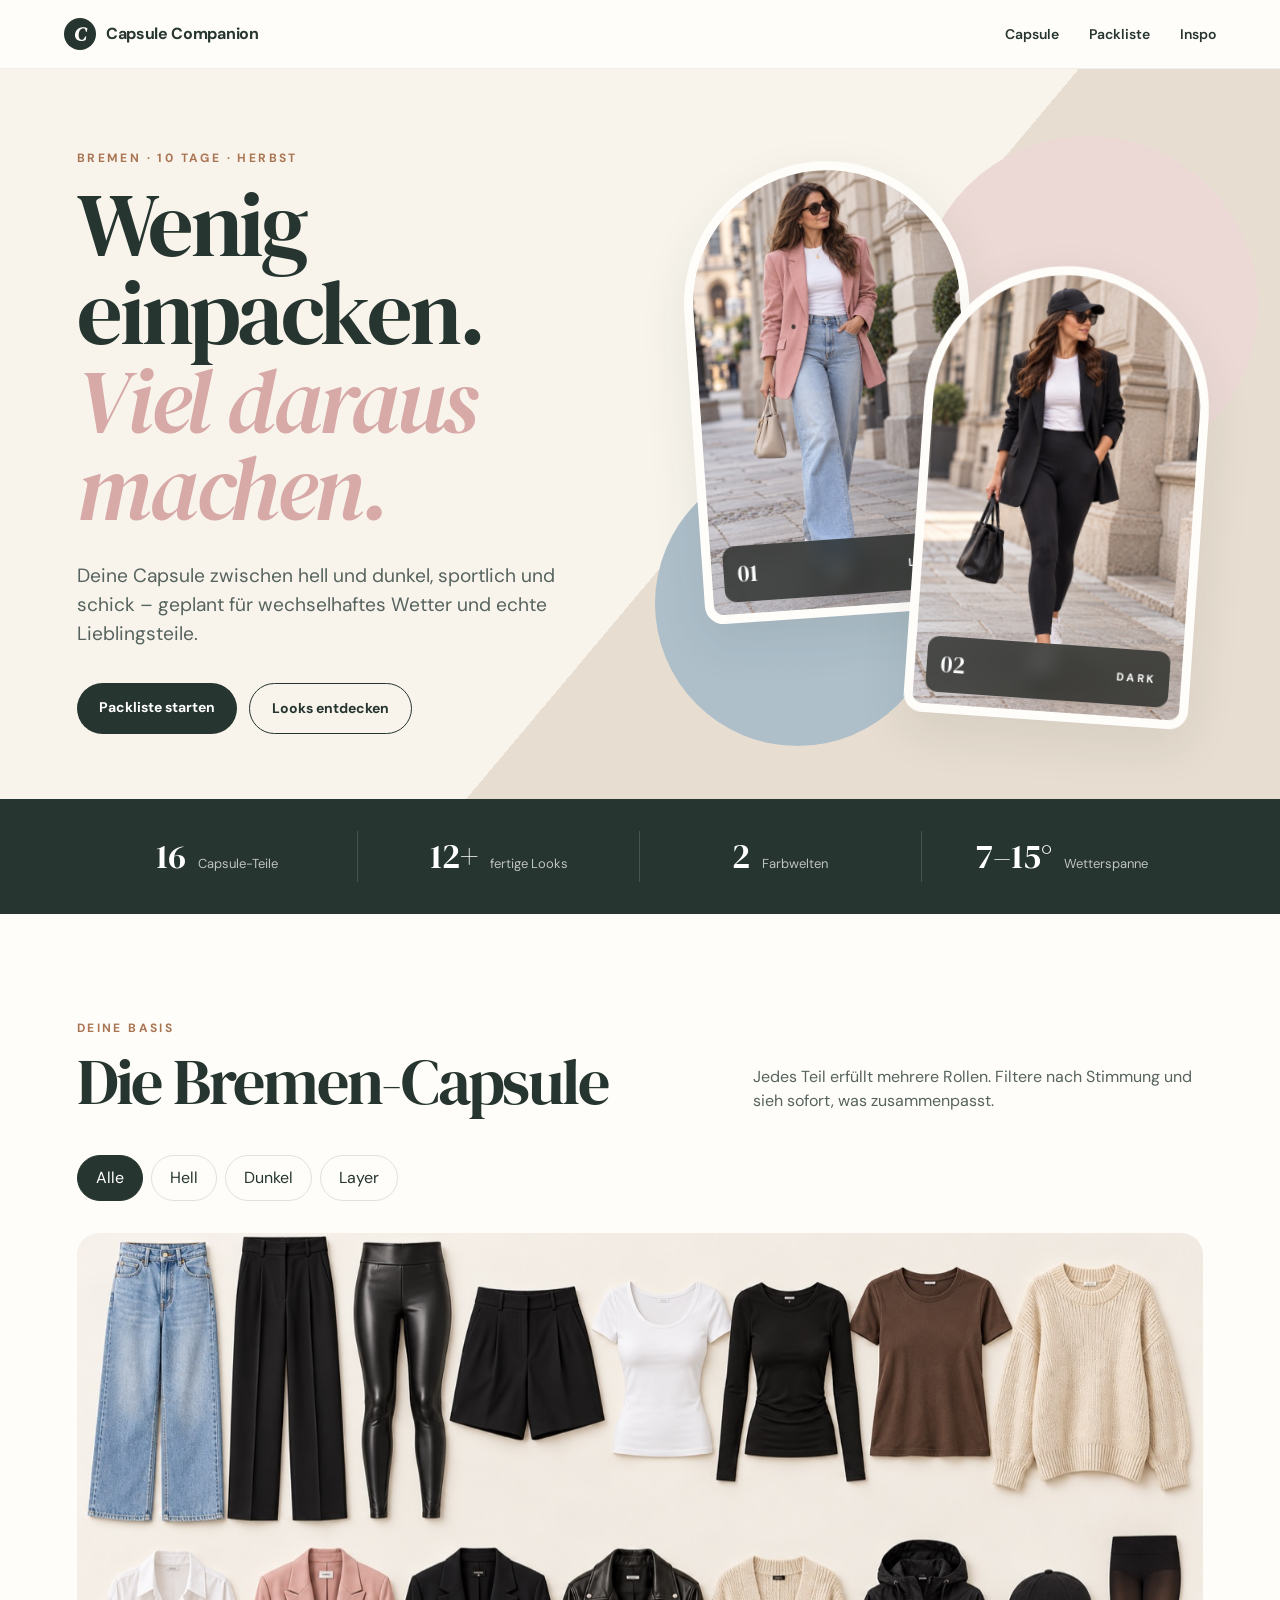
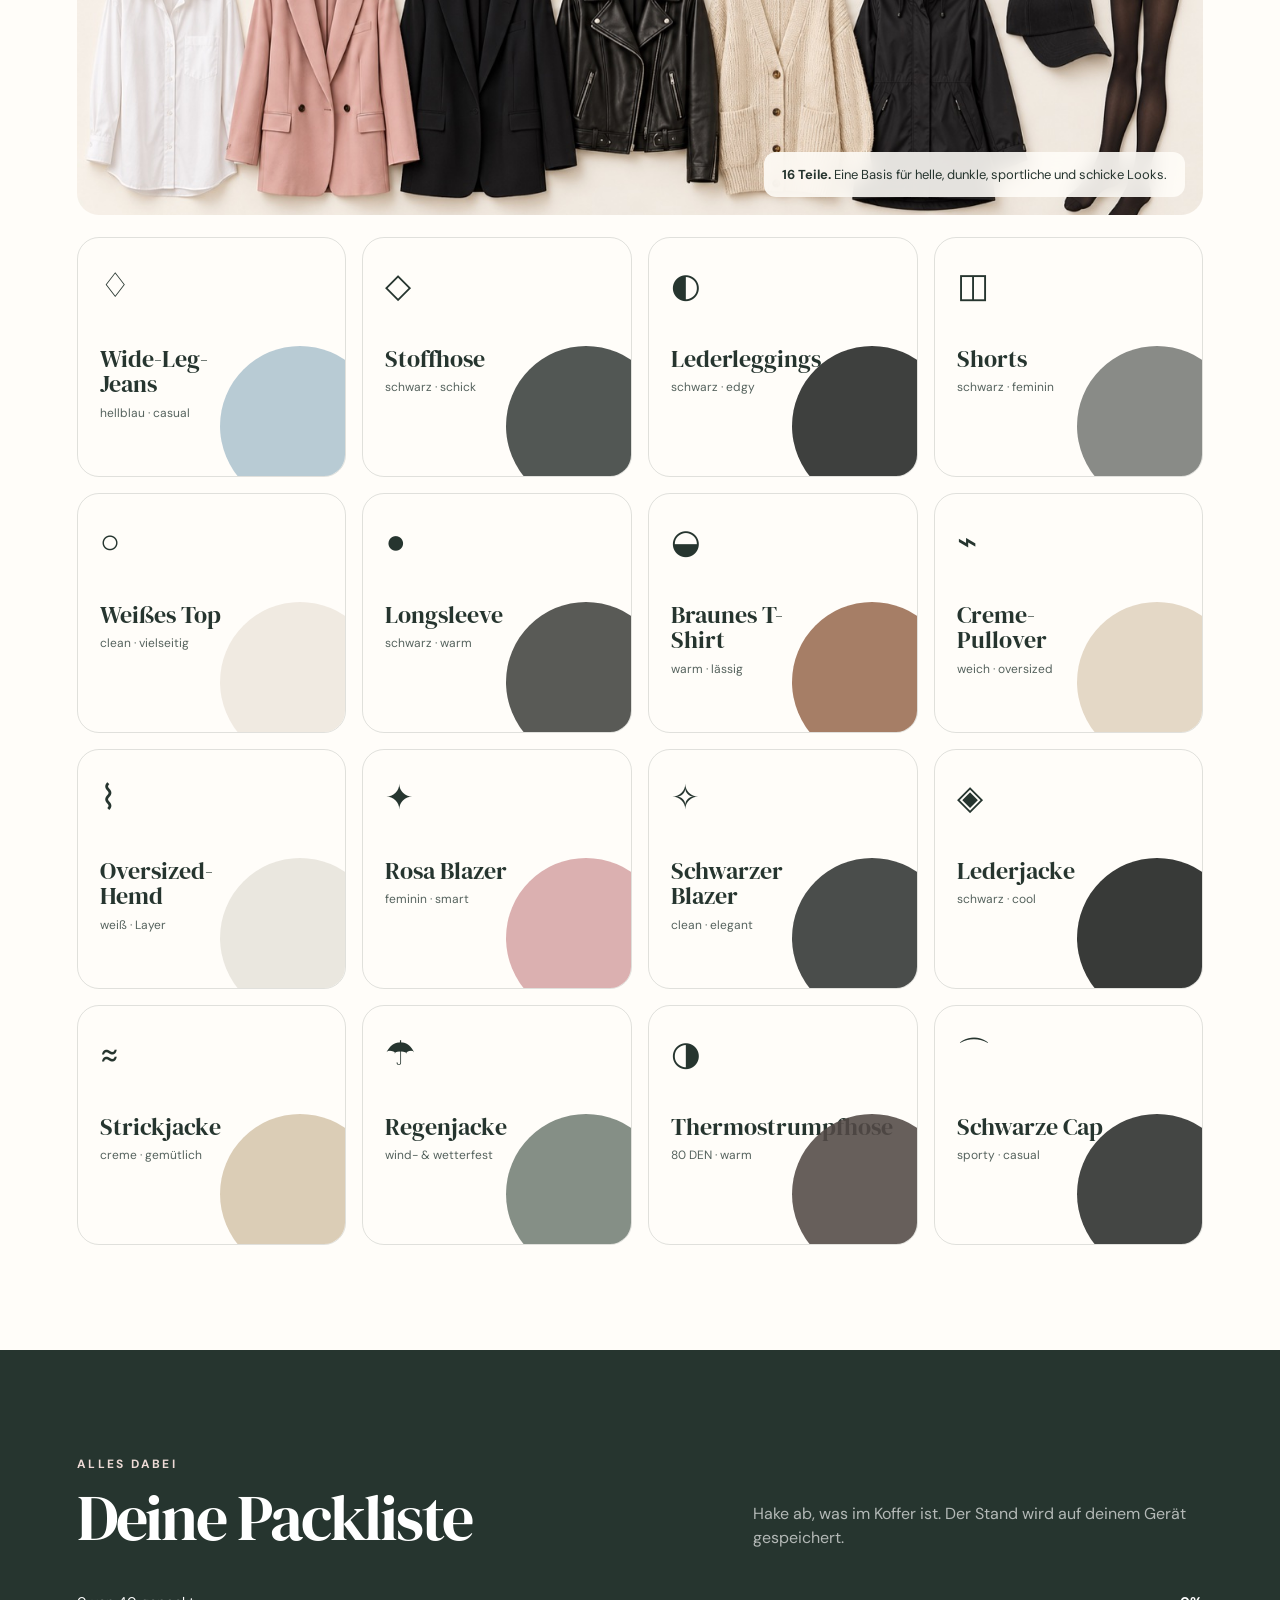
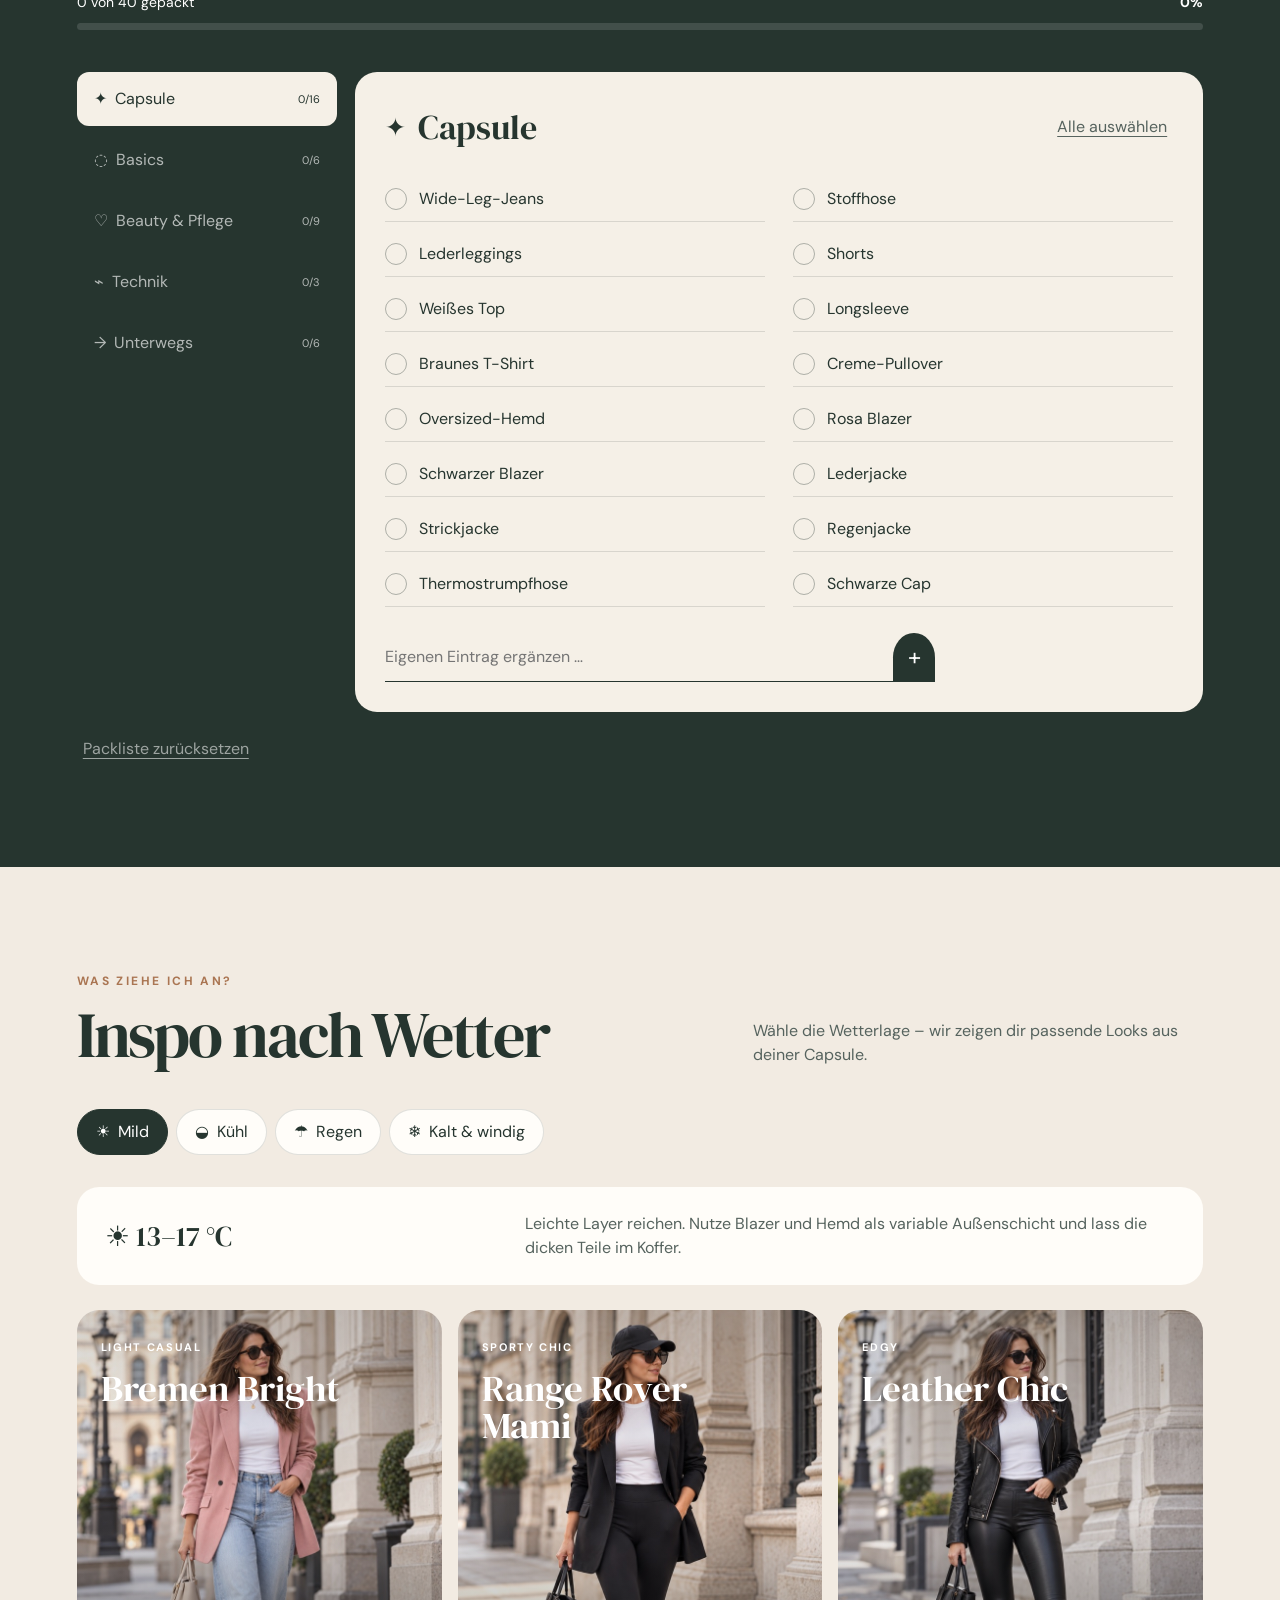
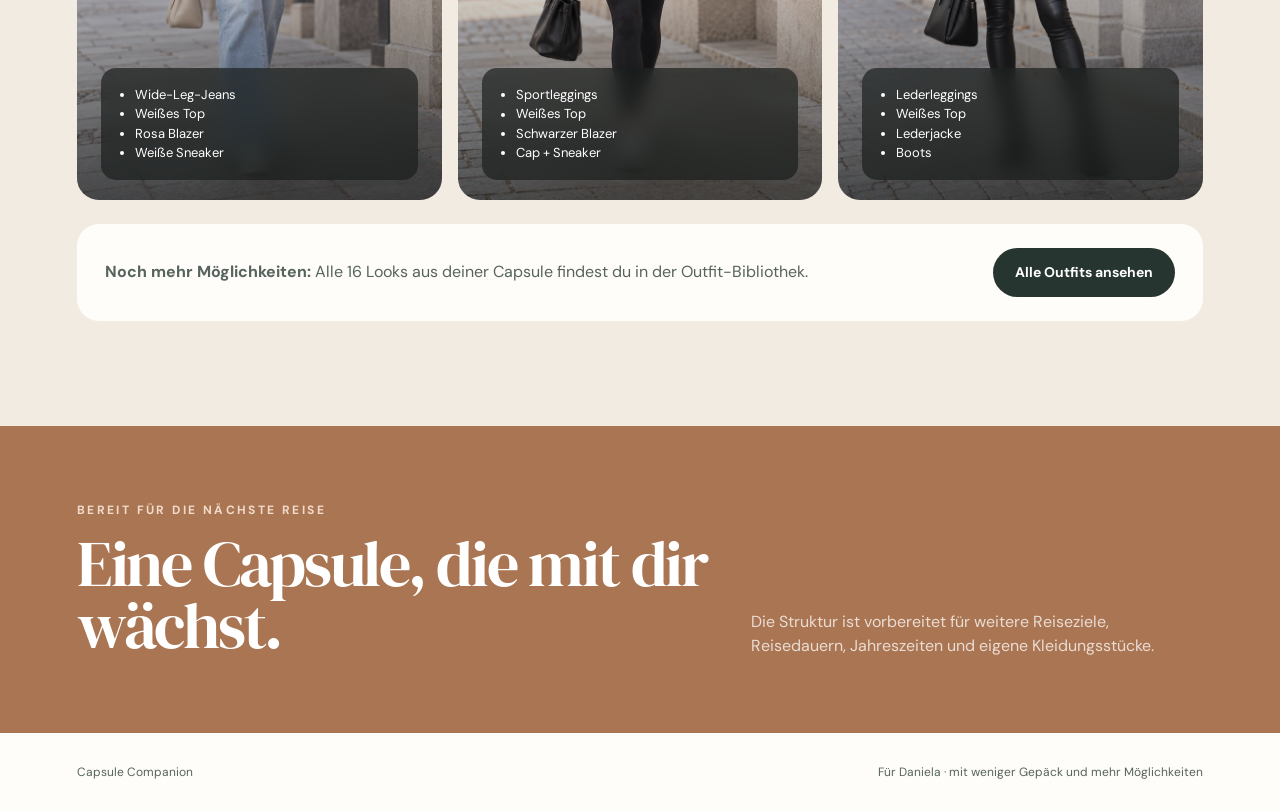
==== commit e8812984: "Add complete outfit inspiration library" ====
--- a/index.html
+++ b/index.html
@@ -20,7 +20,7 @@
     <nav aria-label="Hauptnavigation">
       <a href="#capsule">Capsule</a>
       <a href="#packliste">Packliste</a>
-      <a href="#inspo">Inspo</a>
+      <a href="inspo.html">Inspo</a>
     </nav>
   </header>
 
@@ -32,7 +32,7 @@
         <p class="lead">Deine Capsule zwischen hell und dunkel, sportlich und schick – geplant für wechselhaftes Wetter und echte Lieblingsteile.</p>
         <div class="hero-actions">
           <a class="button primary" href="#packliste">Packliste starten</a>
-          <a class="button secondary" href="#inspo">Looks entdecken</a>
+          <a class="button secondary" href="inspo.html">Looks entdecken</a>
         </div>
       </div>
       <div class="hero-visual" aria-label="Outfit-Inspiration mit rosa Blazer und sportlichem schwarzen Look">
@@ -119,6 +119,10 @@
       <div class="weather-tabs" id="weatherTabs" role="group" aria-label="Wetter wählen"></div>
       <div class="weather-summary" id="weatherSummary"></div>
       <div class="outfit-grid" id="outfitGrid"></div>
+      <div class="library-cta">
+        <p><strong>Noch mehr Möglichkeiten:</strong> Alle 16 Looks aus deiner Capsule findest du in der Outfit-Bibliothek.</p>
+        <a class="button primary" href="inspo.html">Alle Outfits ansehen</a>
+      </div>
     </section>
 
     <section class="future-banner">
--- a/styles.css
+++ b/styles.css
@@ -144,6 +144,33 @@
 .outfit-tag { font-size: 11px; font-weight: 700; letter-spacing: .15em; text-transform: uppercase; }
 .outfit-card h3 { max-width: 250px; margin: 12px 0; font-family: "DM Serif Display", serif; font-size: 37px; font-weight: 400; line-height: 1; }
 .outfit-card ul { position: absolute; right: 24px; bottom: 20px; left: 24px; margin: 0; padding: 17px 17px 17px 34px; border-radius: 15px; background: rgba(24,28,26,.66); backdrop-filter: blur(10px); font-size: 13px; }
+.library-cta { display: flex; align-items: center; justify-content: space-between; gap: 25px; margin-top: 24px; padding: 24px 28px; border-radius: var(--radius); background: var(--paper); }
+.library-cta p { margin: 0; color: var(--ink-soft); }
+
+.lookbook-hero { display: grid; min-height: 460px; padding: 95px max(6vw, 28px) 75px; grid-template-columns: 1.4fr 1fr; align-items: end; gap: 50px; background: linear-gradient(125deg, var(--cream) 0 68%, var(--blush-light) 68%); }
+.lookbook-hero h1 { font-size: clamp(62px, 8vw, 118px); }
+.lookbook-hero > p { max-width: 480px; margin: 0 0 10px; color: var(--ink-soft); font-size: 19px; }
+.lookbook-section { padding: 55px max(6vw, 28px) 110px; background: #f1ebe3; }
+.lookbook-toolbar { display: flex; align-items: center; justify-content: space-between; gap: 20px; margin-bottom: 28px; }
+.lookbook-toolbar .filter-row { margin: 0; }
+.lookbook-toolbar > span { color: var(--ink-soft); font-size: 13px; white-space: nowrap; }
+.lookbook-grid { display: grid; grid-template-columns: repeat(4, 1fr); gap: 16px; }
+.library-card { border-radius: 20px; overflow: hidden; background: var(--paper); box-shadow: 0 8px 24px rgba(38,53,47,.06); transition: transform .25s, box-shadow .25s; }
+.library-card:hover { transform: translateY(-5px); box-shadow: var(--shadow); }
+.library-photo { width: 100%; aspect-ratio: .72 / 1; background-repeat: no-repeat; background-size: 400% 100%; }
+.library-copy { position: relative; padding: 20px 20px 22px; }
+.look-index { position: absolute; top: -30px; right: 14px; display: grid; width: 48px; height: 48px; place-items: center; border: 4px solid var(--paper); border-radius: 50%; color: white; background: var(--ink); font-family: "DM Serif Display", serif; font-size: 19px; }
+.library-copy h2 { max-width: 80%; font-family: "DM Serif Display", serif; font-size: 27px; line-height: 1.05; }
+.look-tags { display: flex; flex-wrap: wrap; gap: 5px; margin: 13px 0; }
+.look-tags span { padding: 4px 8px; border-radius: 100px; color: var(--ink-soft); background: var(--cream); font-size: 10px; text-transform: uppercase; letter-spacing: .08em; }
+.library-copy ul { margin: 0; padding: 12px 0 0; border-top: 1px solid var(--line); list-style: none; color: var(--ink-soft); font-size: 12px; }
+.library-copy li { display: inline; }
+.library-copy li:not(:last-child)::after { content: " · "; }
+.lookbook-note { display: grid; padding: 80px max(6vw, 28px); color: white; background: var(--camel); grid-template-columns: 1.2fr 1fr auto; align-items: end; gap: 45px; }
+.lookbook-note .eyebrow { color: #f1dbcb; }
+.lookbook-note h2 { font-size: clamp(45px, 5vw, 72px); }
+.lookbook-note > p { margin: 0; color: rgba(255,255,255,.78); }
+.lookbook-note .button { color: var(--ink); background: var(--paper); white-space: nowrap; }
 
 .future-banner { display: grid; padding: 75px max(6vw, 28px); color: white; background: var(--camel); grid-template-columns: 1.4fr 1fr; align-items: end; gap: 40px; }
 .future-banner .eyebrow { color: #f1dbcb; }
@@ -162,6 +189,8 @@
   .category-tab { min-width: max-content; }
   .outfit-grid { grid-template-columns: 1fr; }
   .future-banner { grid-template-columns: 1fr; }
+  .lookbook-grid { grid-template-columns: repeat(2, 1fr); }
+  .lookbook-note { grid-template-columns: 1fr; align-items: start; }
 }
 
 @media (max-width: 600px) {
@@ -190,4 +219,11 @@
   .weather-summary { display: block; }
   .weather-summary p { margin-top: 8px; }
   footer { flex-direction: column; }
-}
+  .library-cta { display: block; }
+  .library-cta .button { display: inline-block; margin-top: 16px; }
+  .lookbook-hero { min-height: 420px; padding-top: 70px; grid-template-columns: 1fr; gap: 24px; }
+  .lookbook-hero h1 { font-size: 56px; }
+  .lookbook-toolbar { align-items: end; }
+  .lookbook-grid { grid-template-columns: 1fr; }
+  .library-photo { aspect-ratio: .82 / 1; }
+}
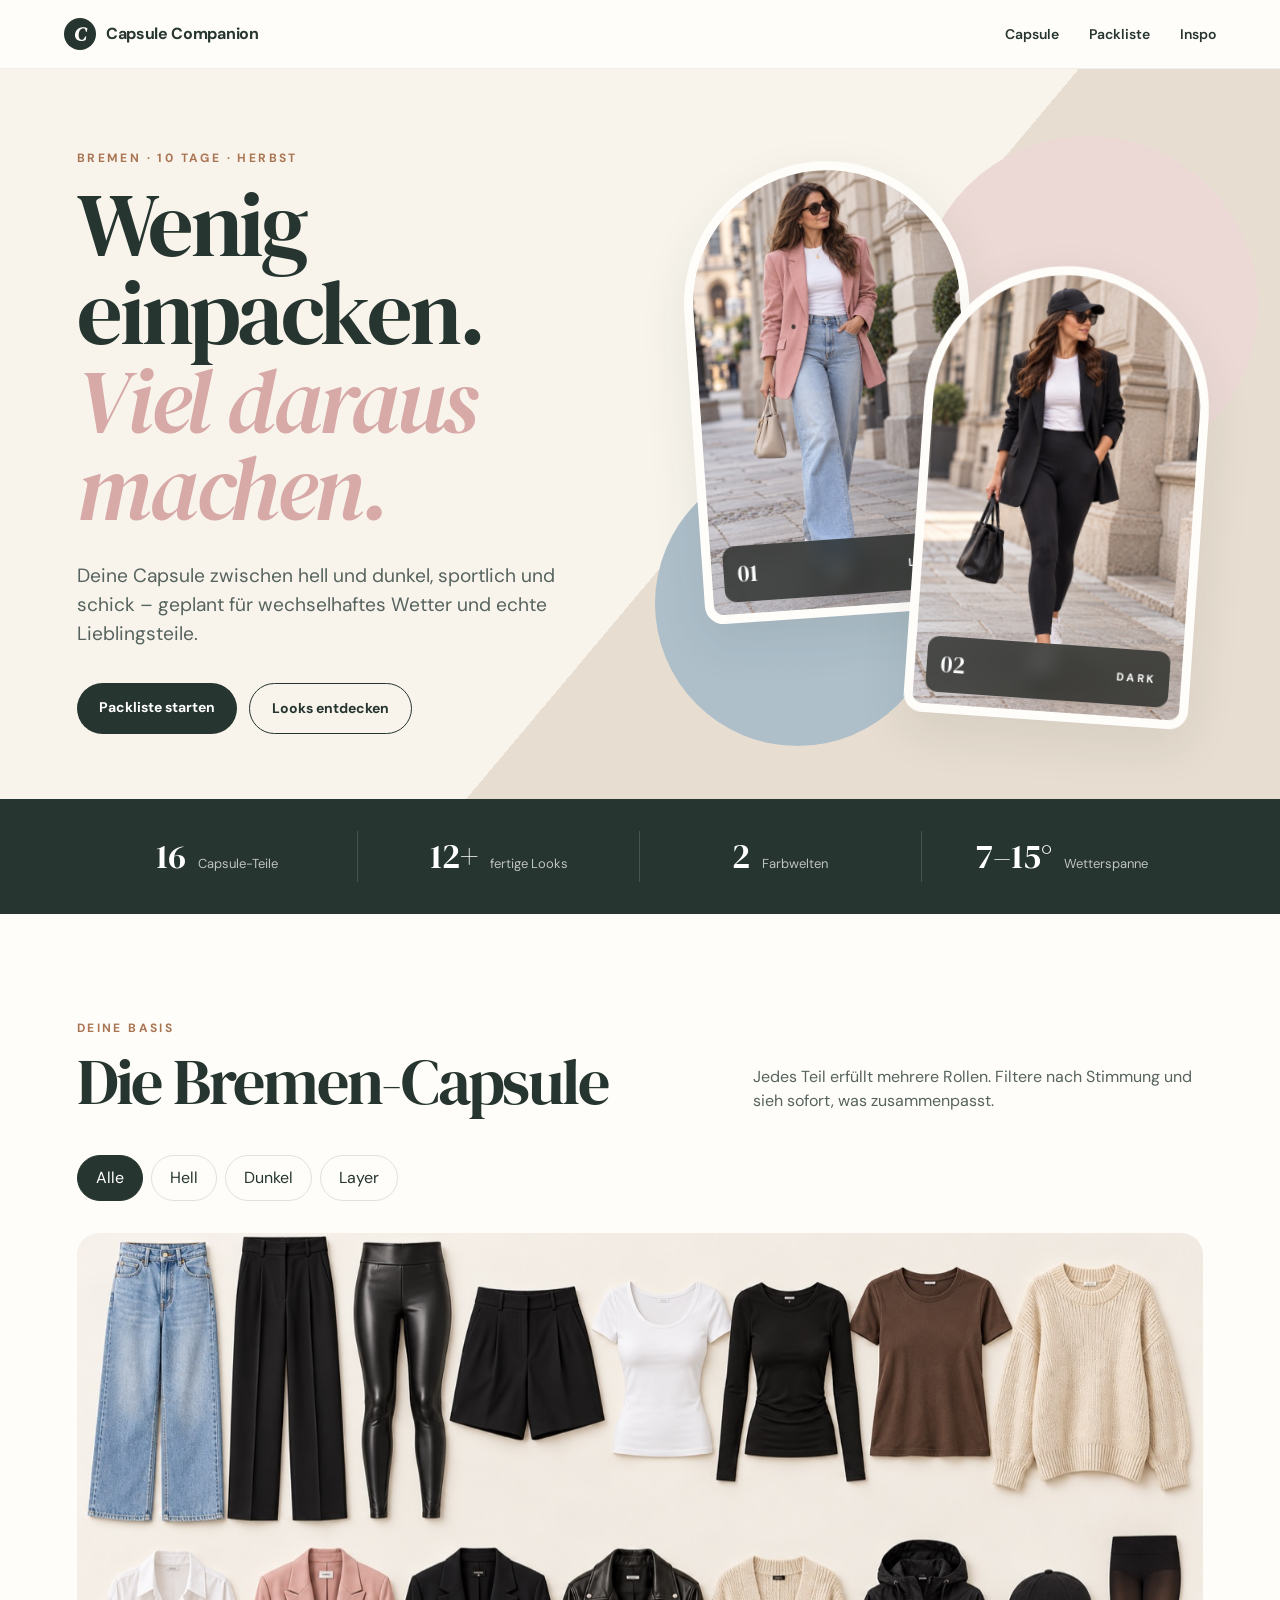
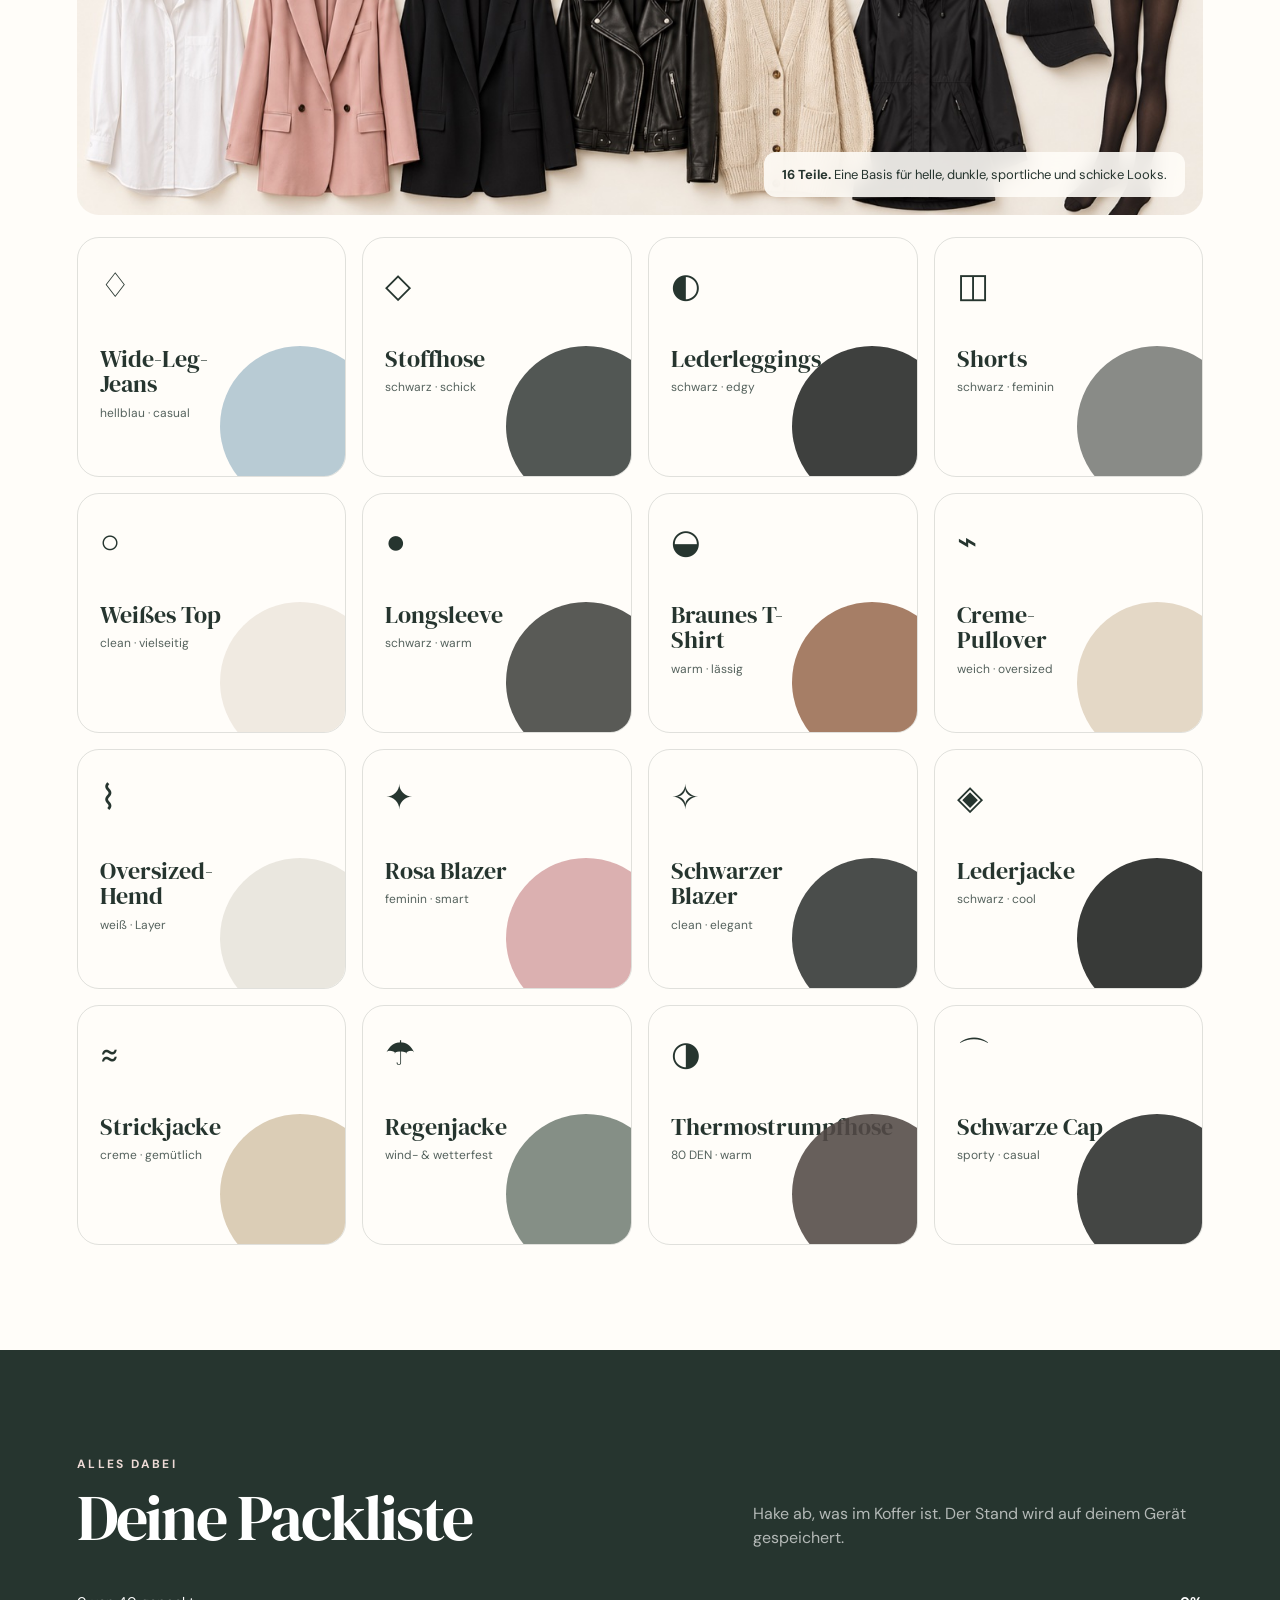
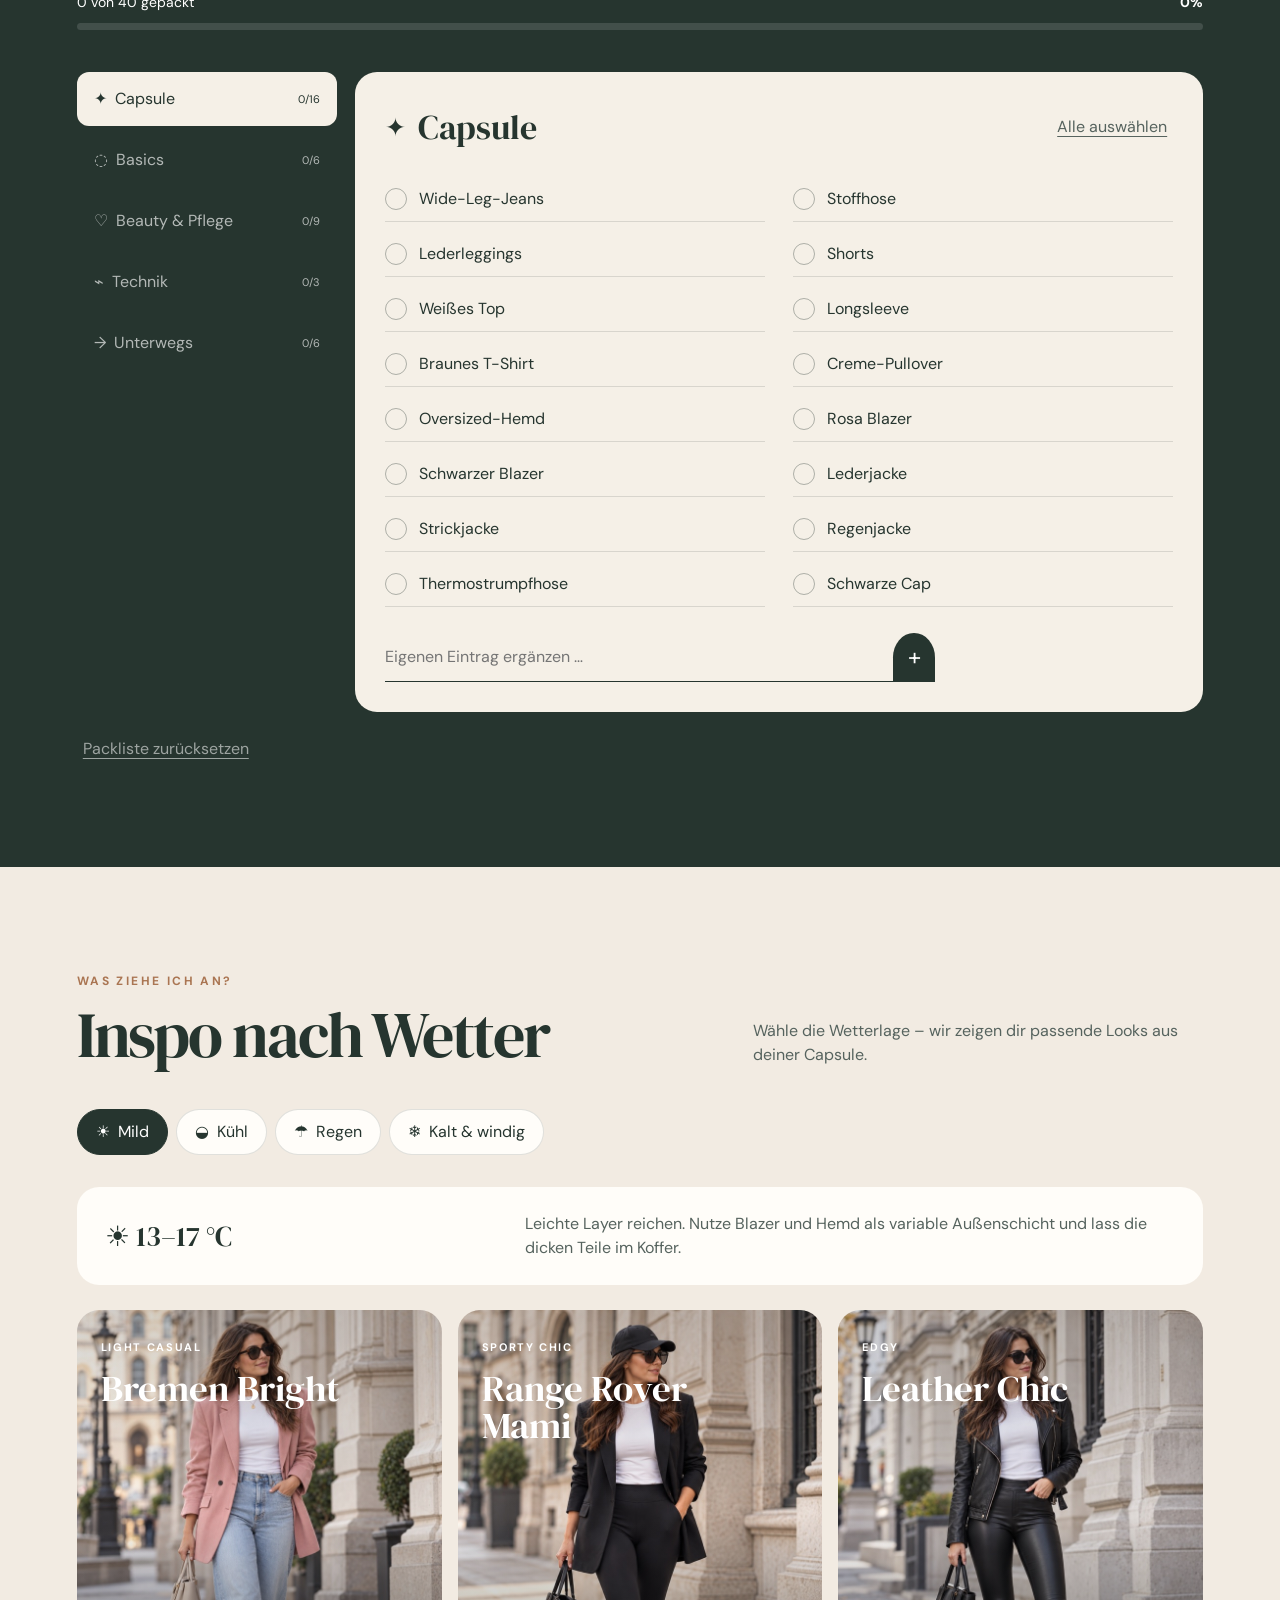
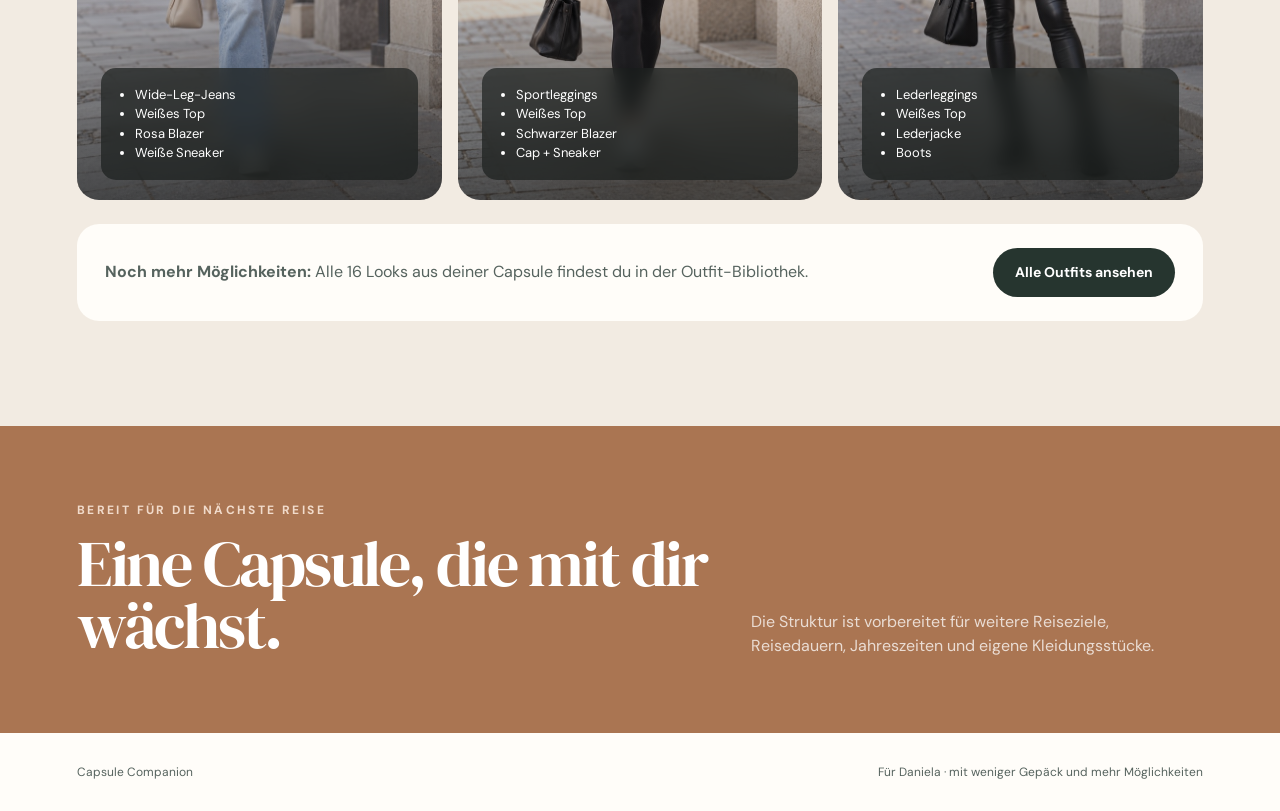
==== commit 6117cfb1: "Refresh cached site assets" ====
--- a/index.html
+++ b/index.html
@@ -9,7 +9,7 @@
   <link rel="preconnect" href="https://fonts.googleapis.com">
   <link rel="preconnect" href="https://fonts.gstatic.com" crossorigin>
   <link href="https://fonts.googleapis.com/css2?family=DM+Sans:wght@400;500;600;700&family=DM+Serif+Display:ital@0;1&display=swap" rel="stylesheet">
-  <link rel="stylesheet" href="styles.css">
+  <link rel="stylesheet" href="styles.css?v=3">
 </head>
 <body>
   <header class="topbar">
@@ -139,6 +139,6 @@
     <span>Für Daniela · mit weniger Gepäck und mehr Möglichkeiten</span>
   </footer>
 
-  <script src="app.js"></script>
+  <script src="app.js?v=2"></script>
 </body>
 </html>
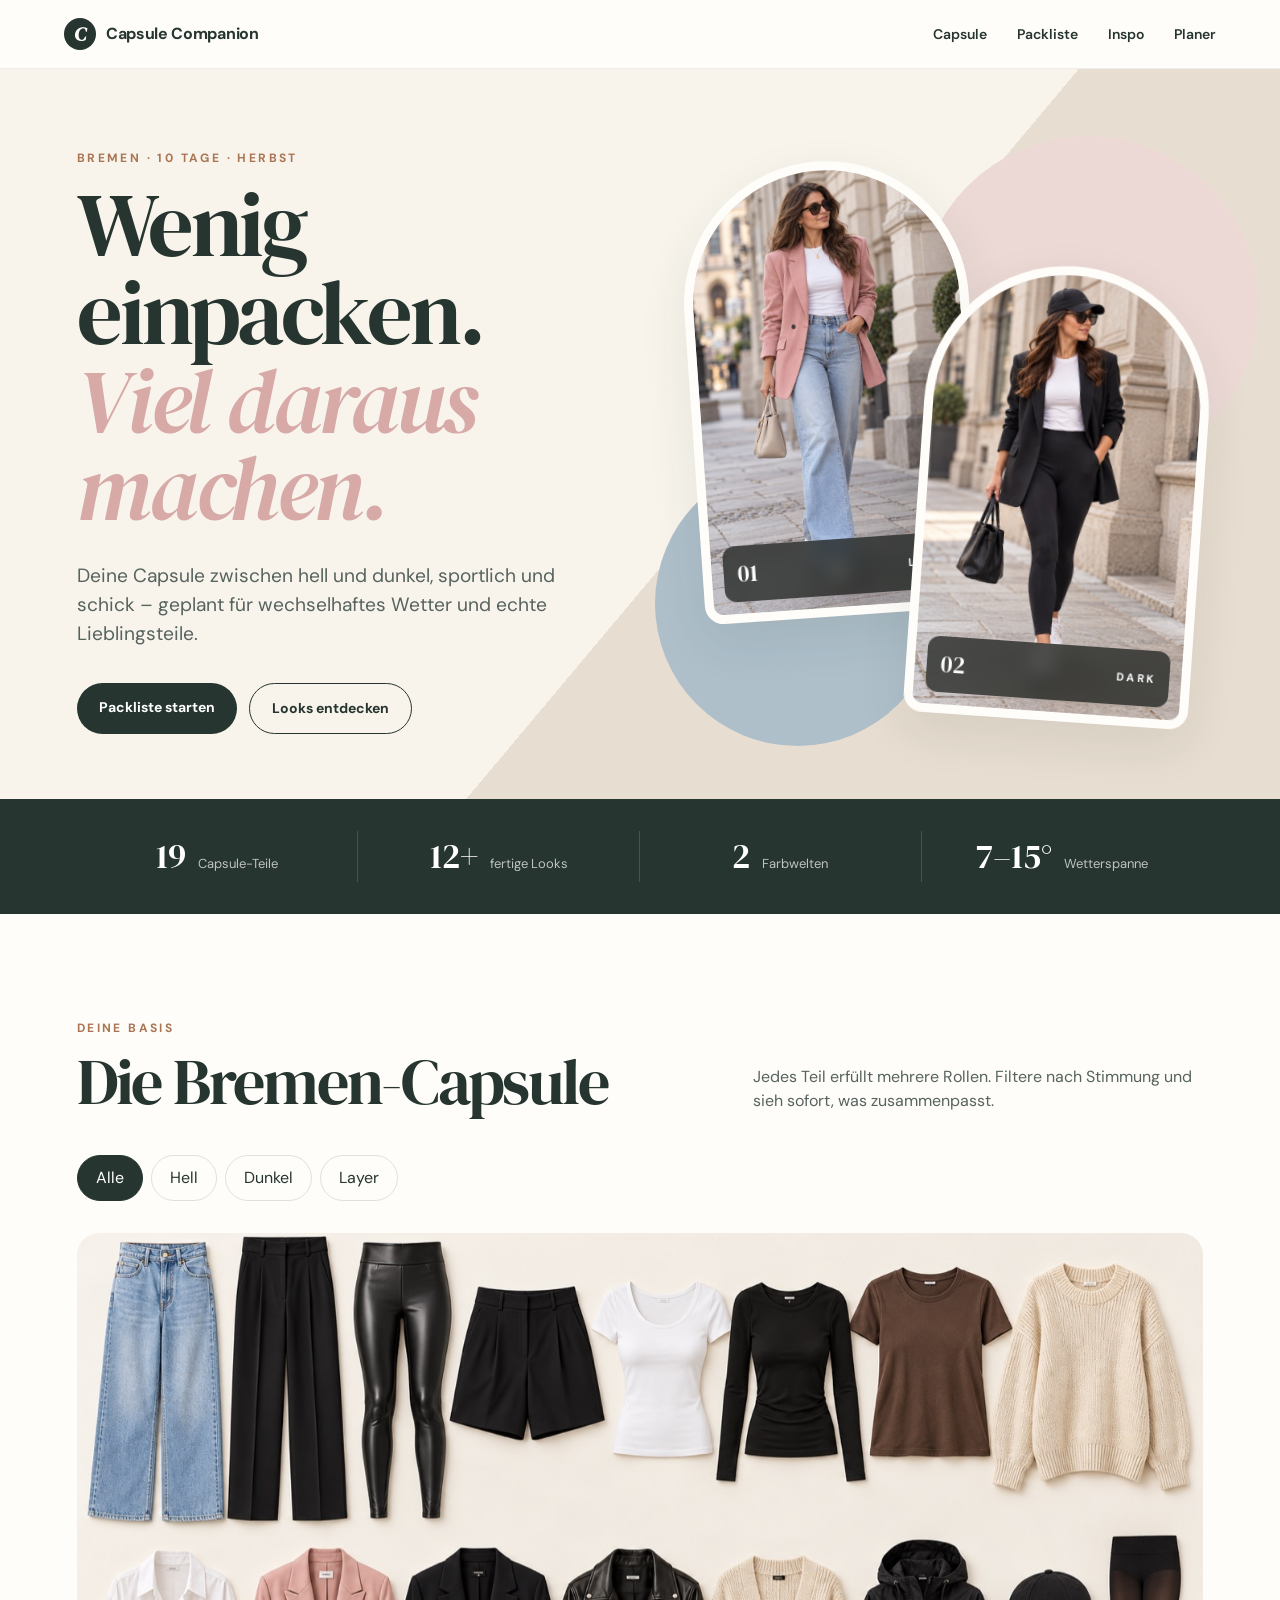
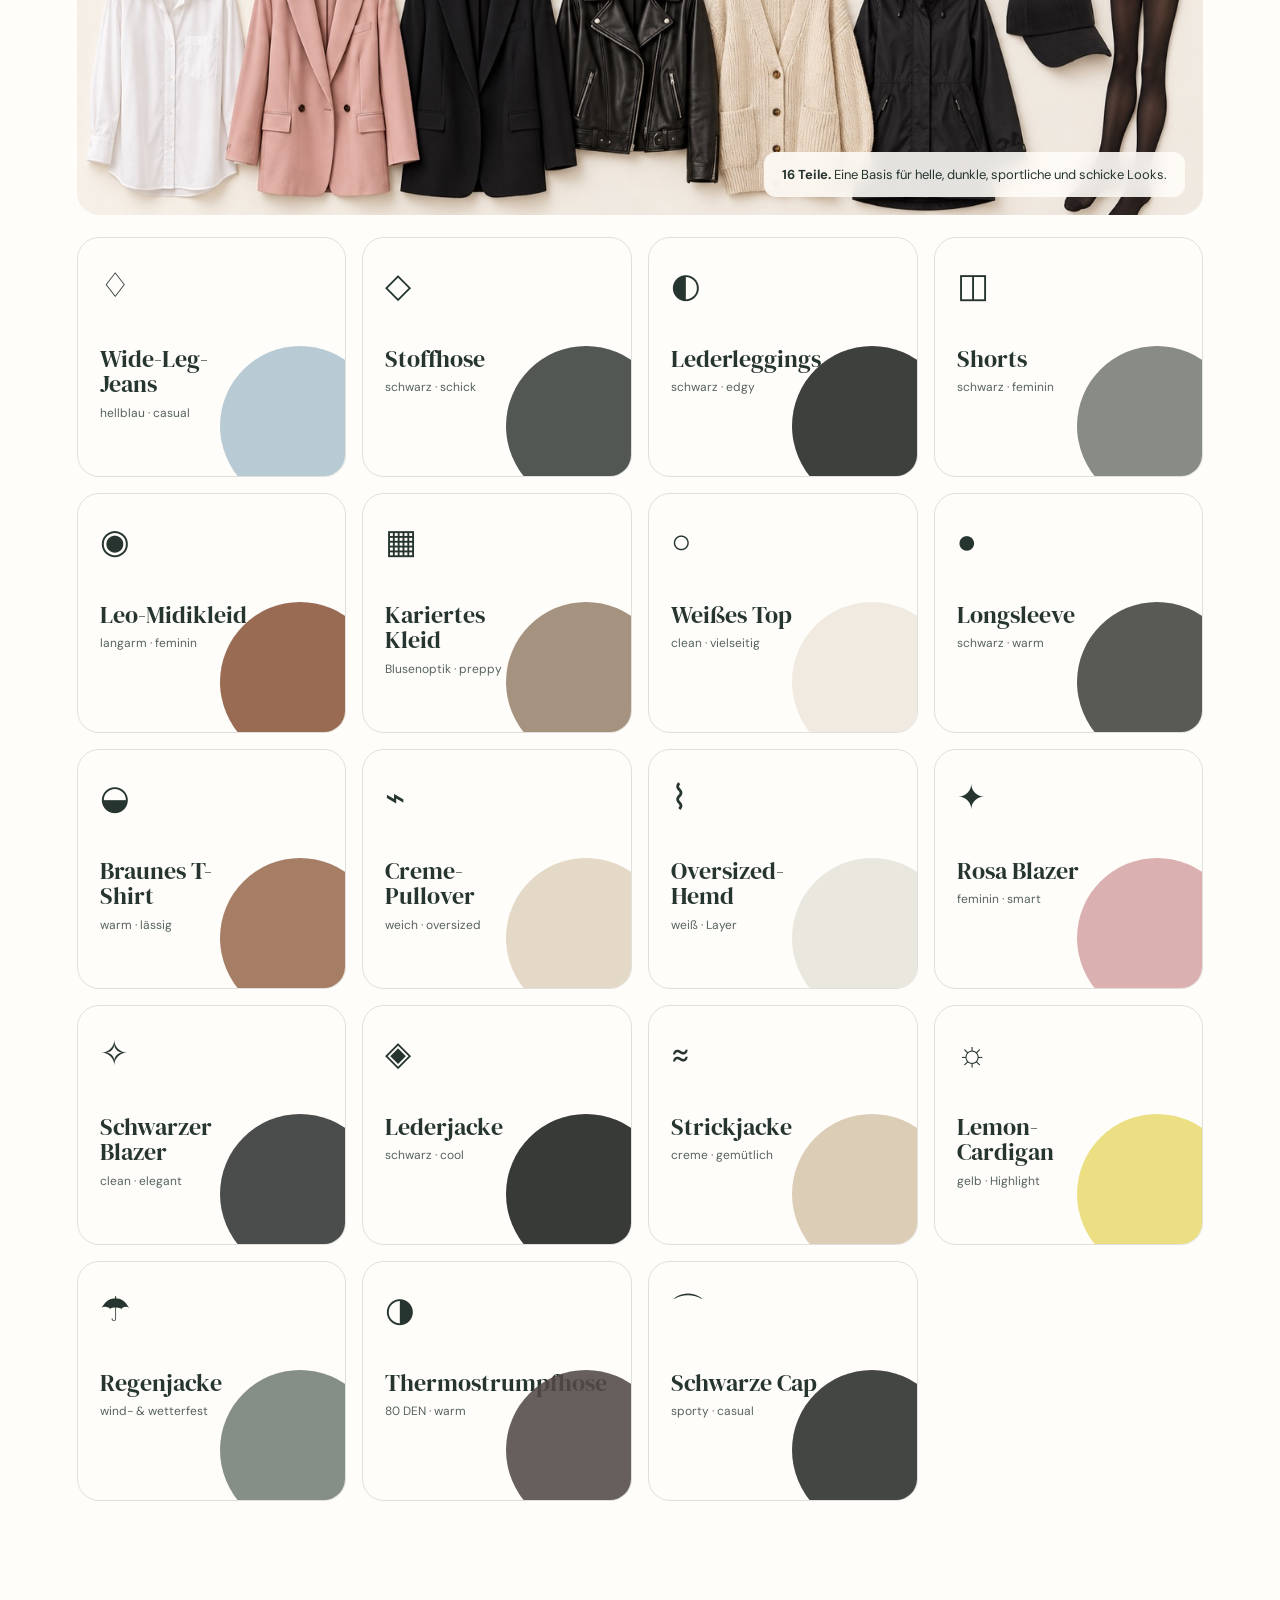
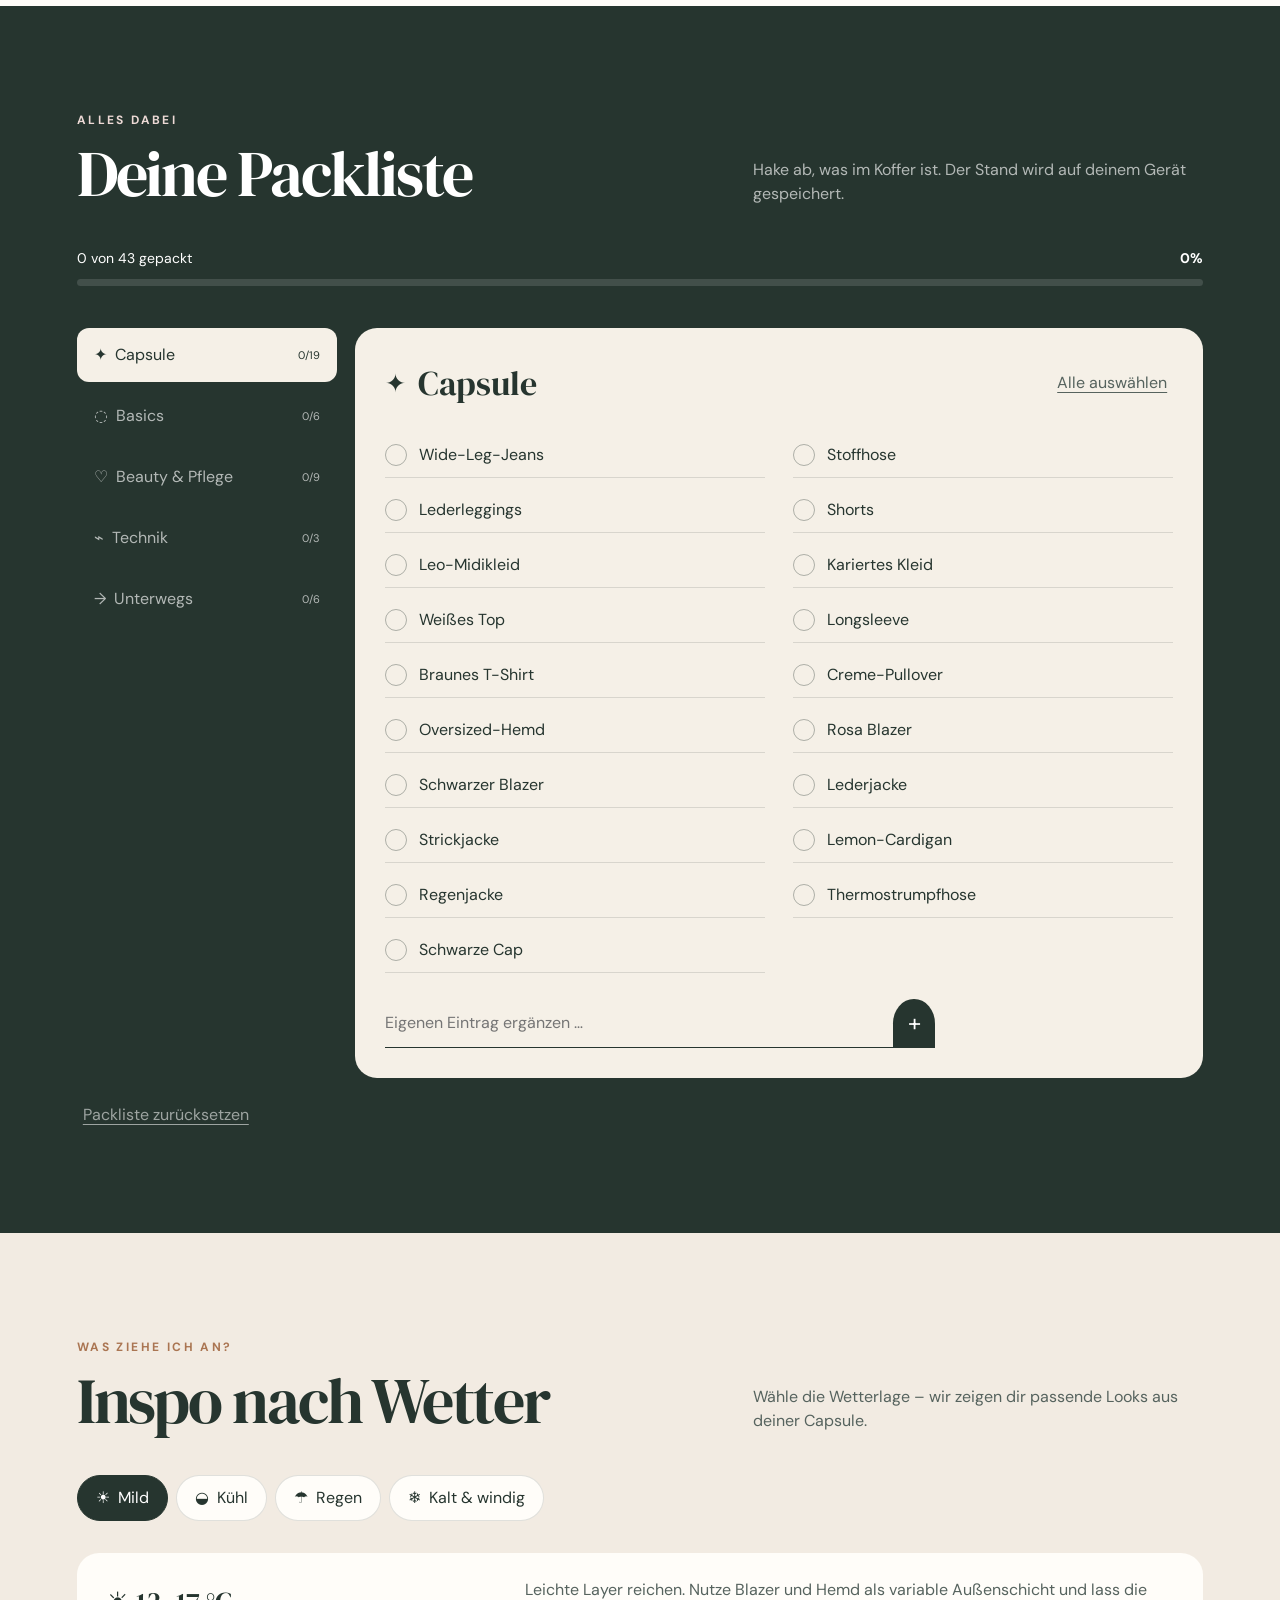
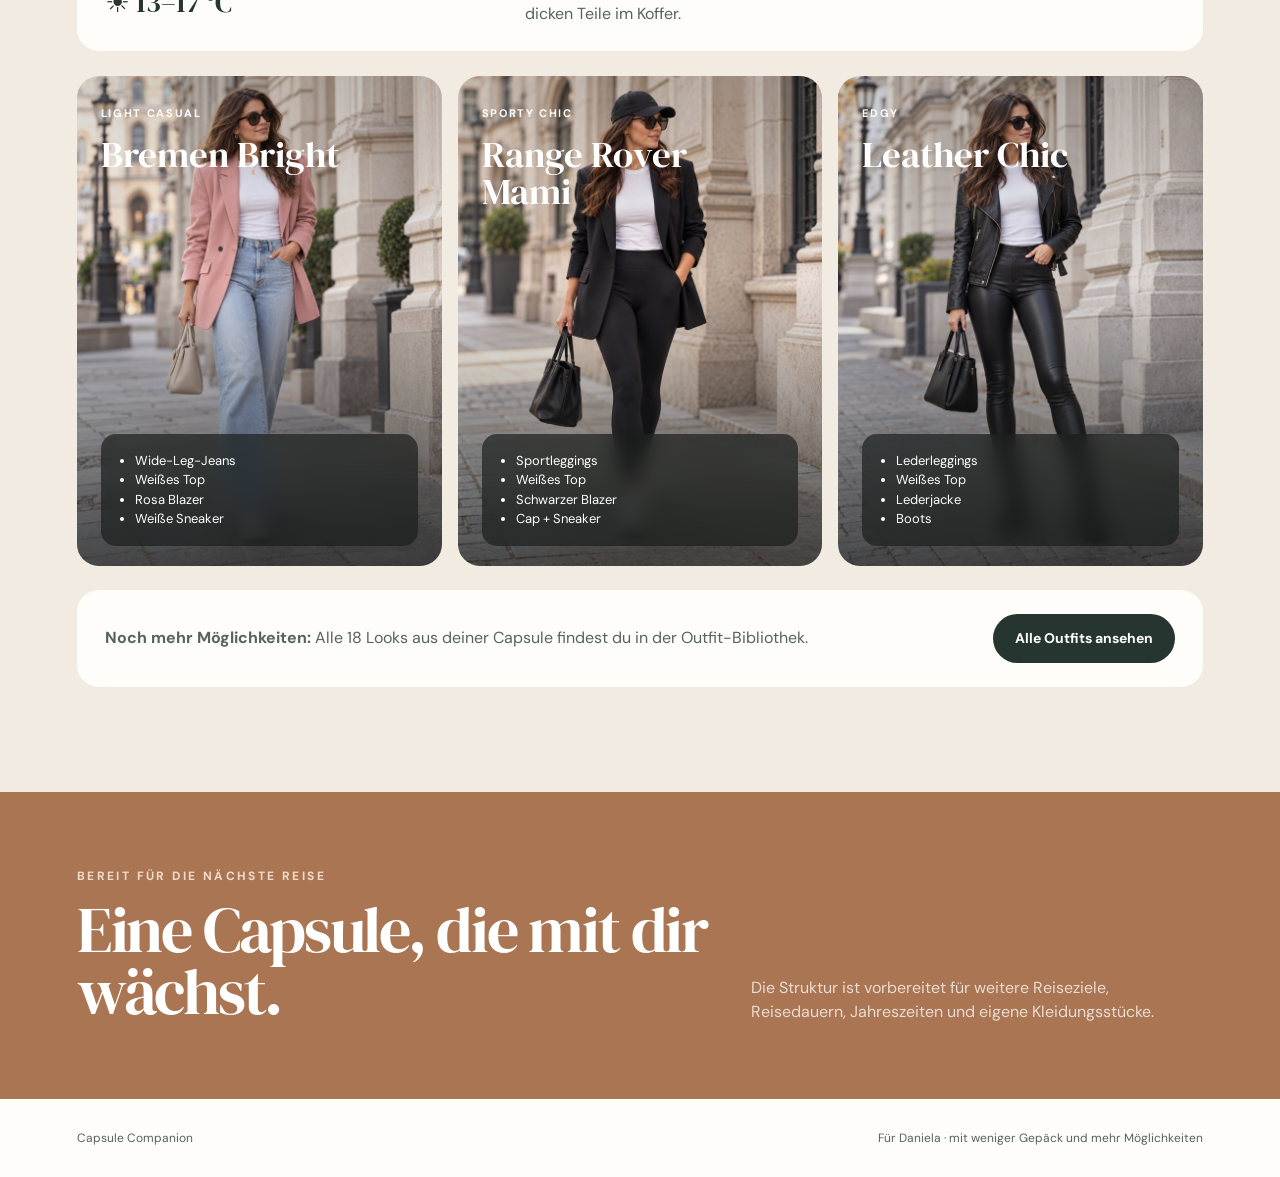
==== commit cde65a0d: "Expand Bremen capsule and add smart planner" ====
--- a/index.html
+++ b/index.html
@@ -9,7 +9,7 @@
   <link rel="preconnect" href="https://fonts.googleapis.com">
   <link rel="preconnect" href="https://fonts.gstatic.com" crossorigin>
   <link href="https://fonts.googleapis.com/css2?family=DM+Sans:wght@400;500;600;700&family=DM+Serif+Display:ital@0;1&display=swap" rel="stylesheet">
-  <link rel="stylesheet" href="styles.css?v=3">
+  <link rel="stylesheet" href="styles.css?v=4">
 </head>
 <body>
   <header class="topbar">
@@ -21,6 +21,7 @@
       <a href="#capsule">Capsule</a>
       <a href="#packliste">Packliste</a>
       <a href="inspo.html">Inspo</a>
+      <a href="planer.html">Planer</a>
     </nav>
   </header>
 
@@ -48,7 +49,7 @@
     </section>
 
     <section class="stats" aria-label="Capsule Zusammenfassung">
-      <div><strong>16</strong><span>Capsule-Teile</span></div>
+      <div><strong>19</strong><span>Capsule-Teile</span></div>
       <div><strong>12+</strong><span>fertige Looks</span></div>
       <div><strong>2</strong><span>Farbwelten</span></div>
       <div><strong>7–15°</strong><span>Wetterspanne</span></div>
@@ -120,7 +121,7 @@
       <div class="weather-summary" id="weatherSummary"></div>
       <div class="outfit-grid" id="outfitGrid"></div>
       <div class="library-cta">
-        <p><strong>Noch mehr Möglichkeiten:</strong> Alle 16 Looks aus deiner Capsule findest du in der Outfit-Bibliothek.</p>
+        <p><strong>Noch mehr Möglichkeiten:</strong> Alle 18 Looks aus deiner Capsule findest du in der Outfit-Bibliothek.</p>
         <a class="button primary" href="inspo.html">Alle Outfits ansehen</a>
       </div>
     </section>
@@ -139,6 +140,6 @@
     <span>Für Daniela · mit weniger Gepäck und mehr Möglichkeiten</span>
   </footer>
 
-  <script src="app.js?v=2"></script>
+  <script src="app.js?v=3"></script>
 </body>
 </html>
--- a/styles.css
+++ b/styles.css
@@ -158,6 +158,7 @@
 .library-card { border-radius: 20px; overflow: hidden; background: var(--paper); box-shadow: 0 8px 24px rgba(38,53,47,.06); transition: transform .25s, box-shadow .25s; }
 .library-card:hover { transform: translateY(-5px); box-shadow: var(--shadow); }
 .library-photo { width: 100%; aspect-ratio: .72 / 1; background-repeat: no-repeat; background-size: 400% 100%; }
+.library-photo.triple-strip { background-size: 300% 100%; }
 .library-copy { position: relative; padding: 20px 20px 22px; }
 .look-index { position: absolute; top: -30px; right: 14px; display: grid; width: 48px; height: 48px; place-items: center; border: 4px solid var(--paper); border-radius: 50%; color: white; background: var(--ink); font-family: "DM Serif Display", serif; font-size: 19px; }
 .library-copy h2 { max-width: 80%; font-family: "DM Serif Display", serif; font-size: 27px; line-height: 1.05; }
@@ -171,6 +172,28 @@
 .lookbook-note h2 { font-size: clamp(45px, 5vw, 72px); }
 .lookbook-note > p { margin: 0; color: rgba(255,255,255,.78); }
 .lookbook-note .button { color: var(--ink); background: var(--paper); white-space: nowrap; }
+.planner-hero { padding: 100px max(6vw,28px) 70px; background: linear-gradient(125deg,var(--cream) 0 70%,#e6d6ce 70%); }
+.planner-hero h1 { font-size: clamp(64px,8vw,110px); }
+.planner-hero p:last-child { max-width: 670px; color: var(--ink-soft); font-size: 18px; }
+.optimizer { padding: 45px max(6vw,28px) 80px; color: white; background: var(--ink); }
+.optimizer-controls { display: grid; grid-template-columns: repeat(3,1fr) auto; gap: 12px; align-items: end; }
+.optimizer-controls label span { display: block; margin: 0 0 7px; color: rgba(255,255,255,.65); font-size: 11px; letter-spacing: .1em; text-transform: uppercase; }
+.optimizer-controls select { width: 100%; padding: 13px 36px 13px 14px; border: 1px solid rgba(255,255,255,.25); border-radius: 12px; color: white; background: #34433d; }
+.optimizer-controls .button { border: 0; color: var(--ink); background: var(--blush-light); cursor: pointer; }
+.optimizer-result { margin-top: 30px; padding: 32px; border-radius: var(--radius); color: var(--ink); background: var(--paper); }
+.result-summary { display: flex; gap: 35px; padding-bottom: 22px; border-bottom: 1px solid var(--line); }
+.result-summary span { color: var(--ink-soft); font-size: 12px; }
+.result-summary strong { display: block; color: var(--ink); font-family: "DM Serif Display",serif; font-size: 35px; font-weight: 400; }
+.optimizer-result h2 { margin: 25px 0 18px; font-size: 36px; }
+.result-chips { display: flex; flex-wrap: wrap; gap: 8px; }
+.result-chips span { padding: 9px 13px; border-radius: 100px; background: var(--cream); font-size: 13px; }
+.result-note { margin: 20px 0 0; color: var(--ink-soft); font-size: 12px; }
+.wardrobe-section { padding: 90px max(6vw,28px); }
+.wardrobe-grid { display: grid; grid-template-columns: repeat(4,1fr); gap: 12px; }
+.wardrobe-item { display: flex; align-items: center; gap: 13px; padding: 18px; border: 1px solid var(--line); border-radius: 15px; }
+.wardrobe-item > span { display: grid; flex:0 0 40px; width:40px;height:40px;place-items:center;border-radius:50%;background:var(--cream);font-size:20px; }
+.wardrobe-item strong,.wardrobe-item small { display:block; }
+.wardrobe-item small { color:var(--ink-soft);font-size:11px;margin-top:2px; }
 
 .future-banner { display: grid; padding: 75px max(6vw, 28px); color: white; background: var(--camel); grid-template-columns: 1.4fr 1fr; align-items: end; gap: 40px; }
 .future-banner .eyebrow { color: #f1dbcb; }
@@ -191,6 +214,8 @@
   .future-banner { grid-template-columns: 1fr; }
   .lookbook-grid { grid-template-columns: repeat(2, 1fr); }
   .lookbook-note { grid-template-columns: 1fr; align-items: start; }
+  .optimizer-controls { grid-template-columns: 1fr 1fr; }
+  .wardrobe-grid { grid-template-columns: repeat(2,1fr); }
 }
 
 @media (max-width: 600px) {
@@ -226,4 +251,8 @@
   .lookbook-toolbar { align-items: end; }
   .lookbook-grid { grid-template-columns: 1fr; }
   .library-photo { aspect-ratio: .82 / 1; }
-}
+  nav { gap: 11px; }
+  .optimizer-controls { grid-template-columns: 1fr; }
+  .result-summary { gap: 18px; }
+  .wardrobe-grid { grid-template-columns: 1fr; }
+}
